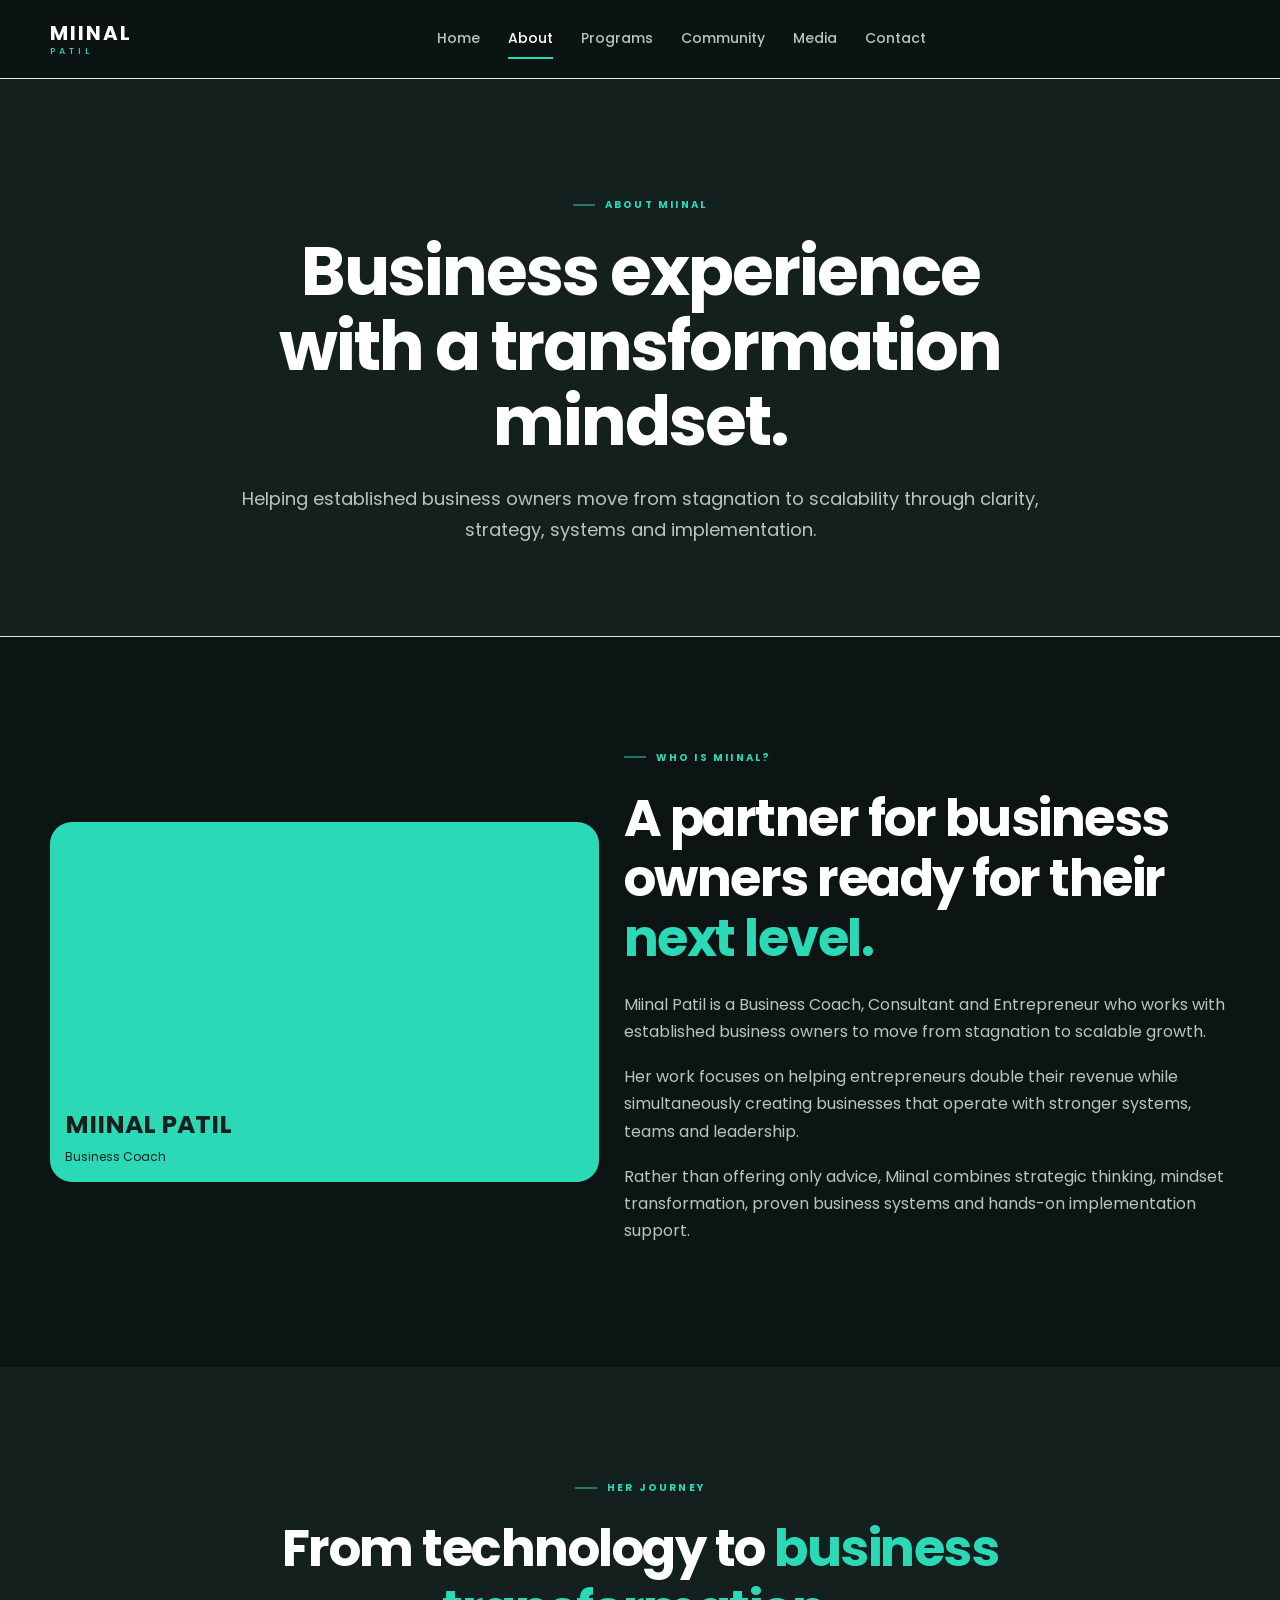
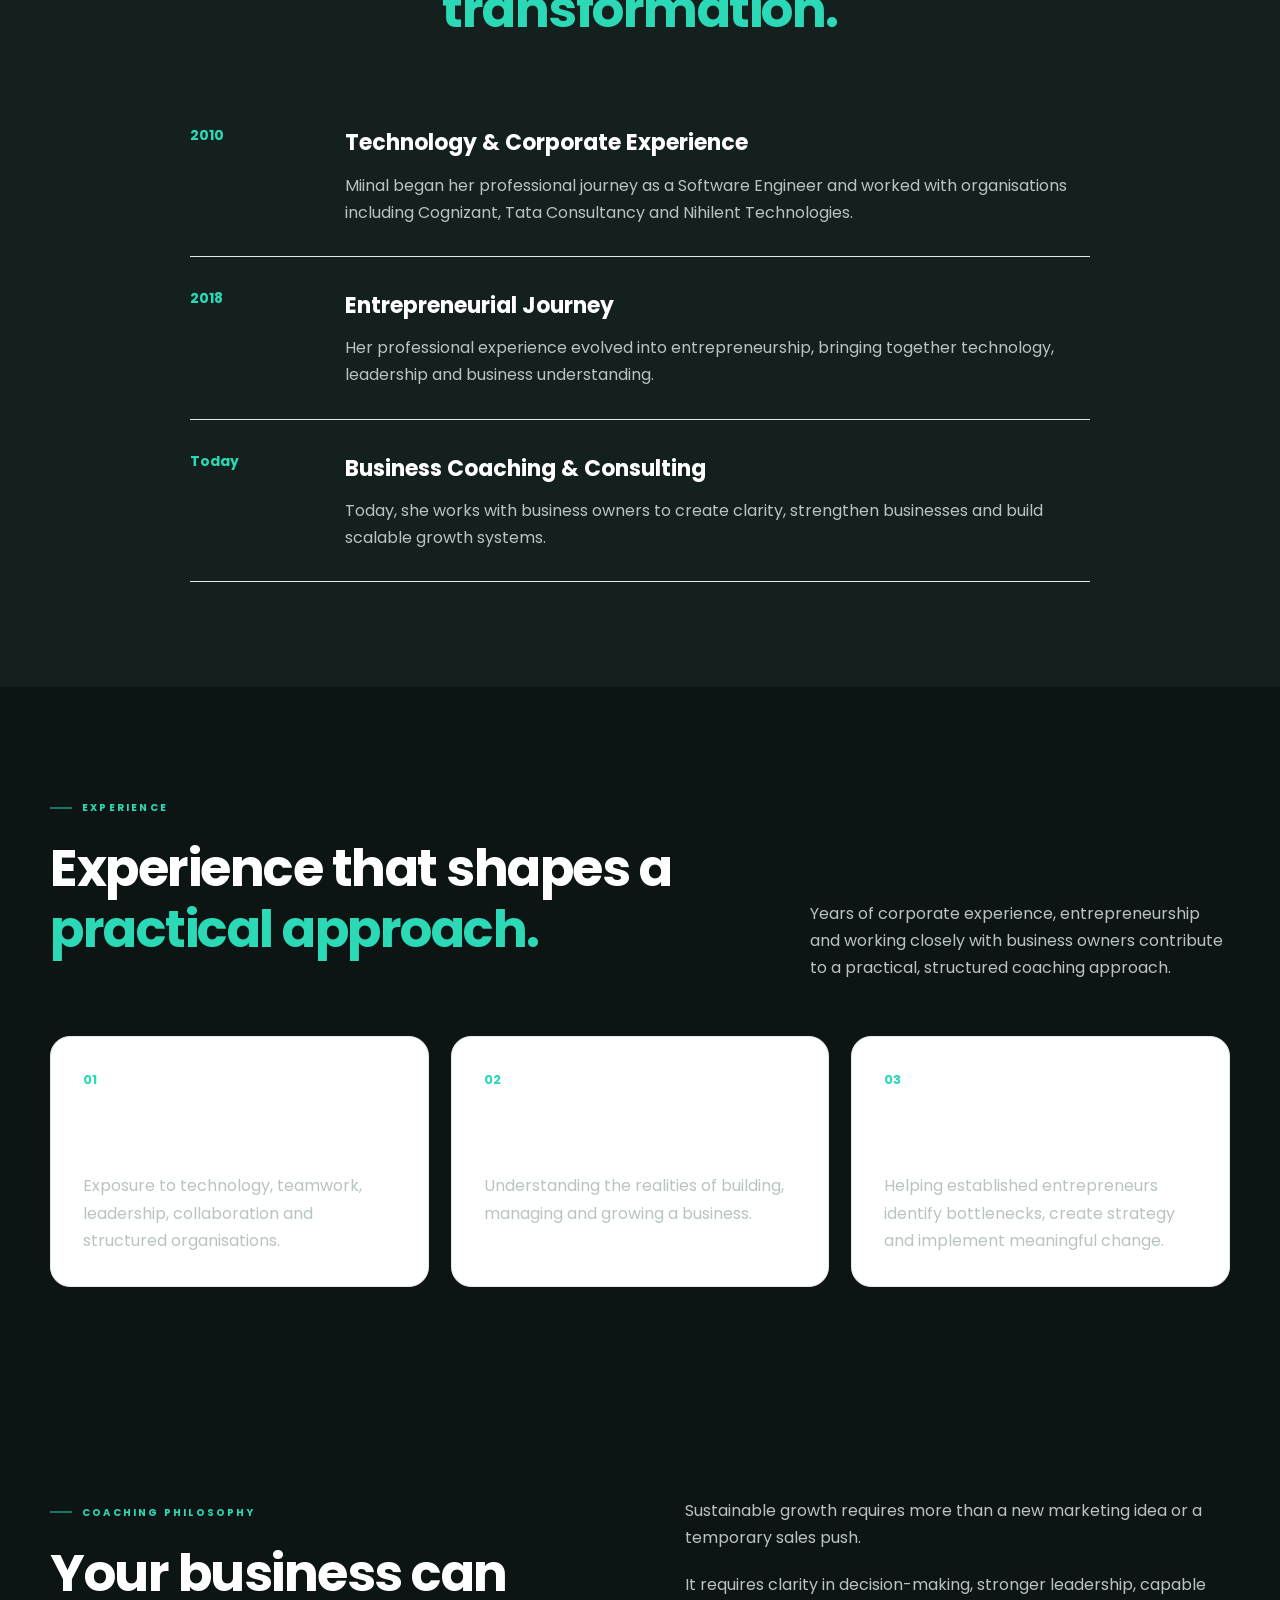
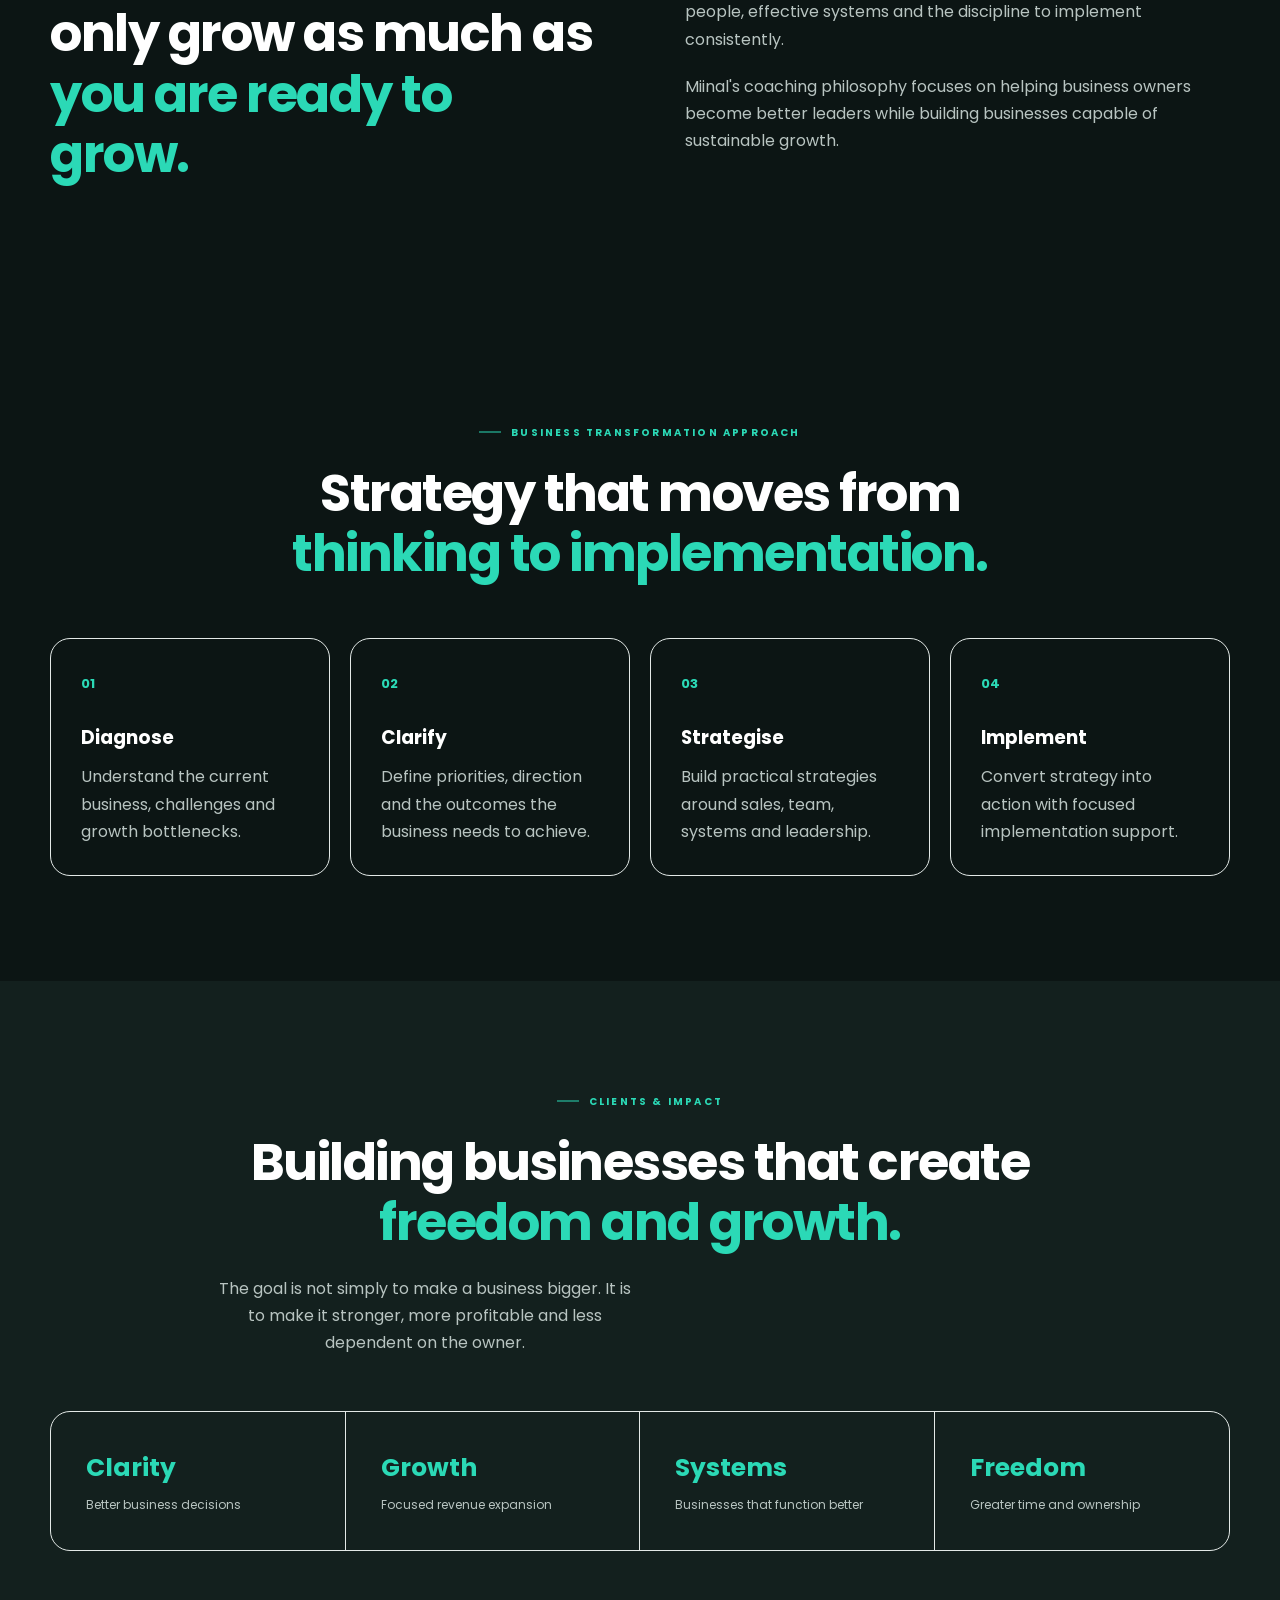
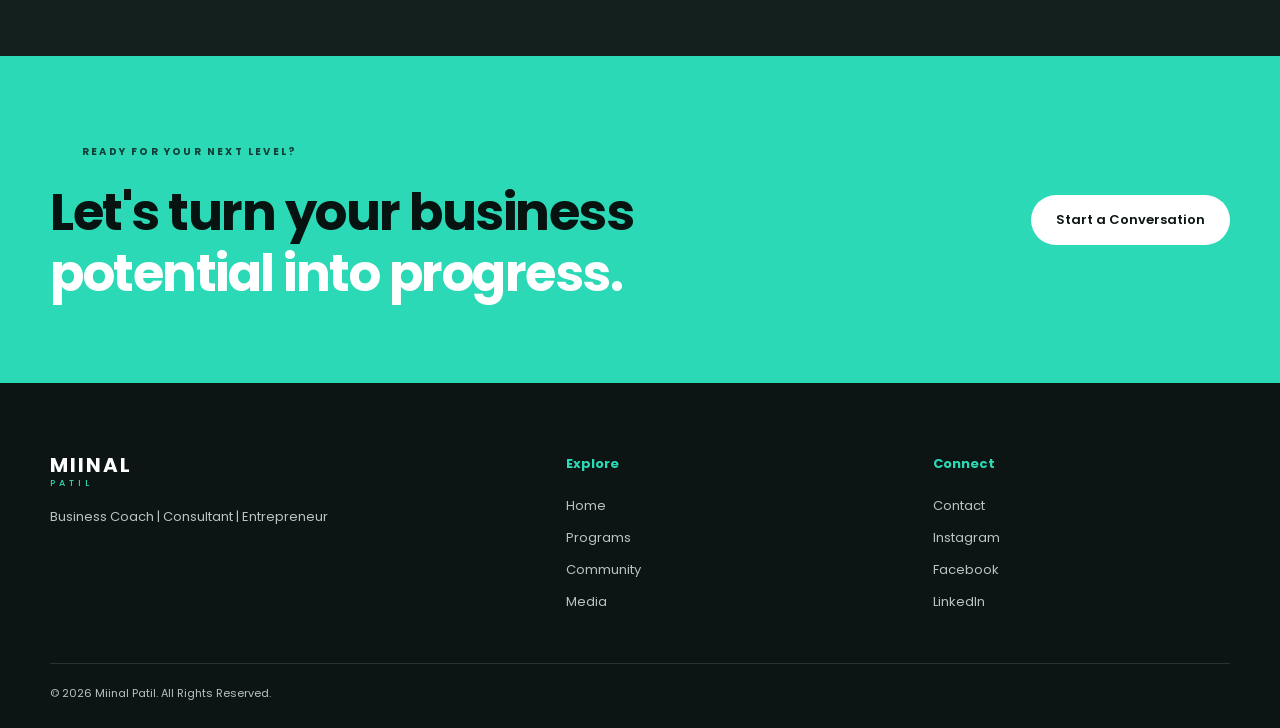
==== about.html @ f57aac1c "Add files via upload" ====
<!DOCTYPE html>
<html lang="en">
<head>

  <meta charset="UTF-8">
  <meta name="viewport" content="width=device-width, initial-scale=1.0">

  <title>About Miinal Patil | Business Coach</title>

  <meta
    name="description"
    content="Learn about Miinal Patil's journey, experience, philosophy and approach to business transformation."
  >

  <link rel="preconnect" href="https://fonts.googleapis.com">
  <link rel="preconnect" href="https://fonts.gstatic.com" crossorigin>

  <link
    href="https://fonts.googleapis.com/css2?family=Poppins:wght@300;400;500;600;700&display=swap"
    rel="stylesheet"
  >

  <link rel="stylesheet" href="style.css">

</head>

<body>

<header class="site-header">

  <div class="container nav-container">

    <a href="index.html" class="logo">
      <span>MIINAL</span>
      <small>PATIL</small>
    </a>

    <nav class="main-nav" id="mainNav">

      <a href="index.html">Home</a>
      <a href="about.html" class="active">About</a>
      <a href="programs.html">Programs</a>
      <a href="community.html">Community</a>
      <a href="media.html">Media</a>
      <a href="index.html#contact">Contact</a>

    </nav>

    <div class="nav-actions">

      <button
        class="menu-toggle"
        id="menuToggle"
        aria-label="Open navigation"
        aria-expanded="false"
      >
        <span></span>
        <span></span>
        <span></span>
      </button>

    </div>

  </div>

</header>


<main>

  <!-- PAGE HERO -->

  <section class="page-hero">

    <div class="container narrow-content center-text">

      <span class="eyebrow">ABOUT MIINAL</span>

      <h1>
        Business experience with a
        <span>transformation mindset.</span>
      </h1>

      <p>
        Helping established business owners move from stagnation
        to scalability through clarity, strategy, systems and
        implementation.
      </p>

    </div>

  </section>


  <!-- WHO IS MIINAL -->

  <section class="section">

    <div class="container split-section">

      <div class="section-image about-placeholder">

        <div>
          <span>MIINAL PATIL</span>
          <small>Business Coach</small>
        </div>

      </div>


      <div class="section-content">

        <span class="eyebrow">WHO IS MIINAL?</span>

        <h2>
          A partner for business owners
          ready for their <span class="accent-text">next level.</span>
        </h2>

        <p>
          Miinal Patil is a Business Coach, Consultant and Entrepreneur
          who works with established business owners to move from
          stagnation to scalable growth.
        </p>

        <p>
          Her work focuses on helping entrepreneurs double their
          revenue while simultaneously creating businesses that
          operate with stronger systems, teams and leadership.
        </p>

        <p>
          Rather than offering only advice, Miinal combines strategic
          thinking, mindset transformation, proven business systems
          and hands-on implementation support.
        </p>

      </div>

    </div>

  </section>


  <!-- JOURNEY -->

  <section class="section soft-section">

    <div class="container">

      <div class="section-heading center-heading">

        <span class="eyebrow">HER JOURNEY</span>

        <h2>
          From technology to
          <span class="accent-text">business transformation.</span>
        </h2>

      </div>


      <div class="timeline">

        <div class="timeline-item">

          <span class="timeline-year">2010</span>

          <div>
            <h3>Technology & Corporate Experience</h3>

            <p>
              Miinal began her professional journey as a Software
              Engineer and worked with organisations including
              Cognizant, Tata Consultancy and Nihilent Technologies.
            </p>
          </div>

        </div>


        <div class="timeline-item">

          <span class="timeline-year">2018</span>

          <div>
            <h3>Entrepreneurial Journey</h3>

            <p>
              Her professional experience evolved into entrepreneurship,
              bringing together technology, leadership and business
              understanding.
            </p>
          </div>

        </div>


        <div class="timeline-item">

          <span class="timeline-year">Today</span>

          <div>
            <h3>Business Coaching & Consulting</h3>

            <p>
              Today, she works with business owners to create clarity,
              strengthen businesses and build scalable growth systems.
            </p>
          </div>

        </div>

      </div>

    </div>

  </section>


  <!-- EXPERIENCE -->

  <section class="section">

    <div class="container">

      <div class="section-heading">

        <div>

          <span class="eyebrow">EXPERIENCE</span>

          <h2>
            Experience that shapes a
            <span class="accent-text">practical approach.</span>
          </h2>

        </div>

        <p>
          Years of corporate experience, entrepreneurship and working
          closely with business owners contribute to a practical,
          structured coaching approach.
        </p>

      </div>


      <div class="card-grid three-grid">

        <div class="feature-card">

          <div class="card-icon">01</div>

          <h3>Corporate Experience</h3>

          <p>
            Exposure to technology, teamwork, leadership,
            collaboration and structured organisations.
          </p>

        </div>


        <div class="feature-card">

          <div class="card-icon">02</div>

          <h3>Entrepreneurship</h3>

          <p>
            Understanding the realities of building, managing
            and growing a business.
          </p>

        </div>


        <div class="feature-card">

          <div class="card-icon">03</div>

          <h3>Business Coaching</h3>

          <p>
            Helping established entrepreneurs identify bottlenecks,
            create strategy and implement meaningful change.
          </p>

        </div>

      </div>

    </div>

  </section>


  <!-- PHILOSOPHY -->

  <section class="section dark-section">

    <div class="container philosophy-grid">

      <div>

        <span class="eyebrow">COACHING PHILOSOPHY</span>

        <h2>
          Your business can only grow
          as much as <span>you are ready to grow.</span>
        </h2>

      </div>

      <div>

        <p>
          Sustainable growth requires more than a new marketing
          idea or a temporary sales push.
        </p>

        <p>
          It requires clarity in decision-making, stronger leadership,
          capable people, effective systems and the discipline to
          implement consistently.
        </p>

        <p>
          Miinal's coaching philosophy focuses on helping business
          owners become better leaders while building businesses
          capable of sustainable growth.
        </p>

      </div>

    </div>

  </section>


  <!-- APPROACH -->

  <section class="section">

    <div class="container">

      <div class="section-heading center-heading">

        <span class="eyebrow">BUSINESS TRANSFORMATION APPROACH</span>

        <h2>
          Strategy that moves from
          <span class="accent-text">thinking to implementation.</span>
        </h2>

      </div>


      <div class="steps-grid">

        <div class="step-card">

          <span>01</span>

          <h3>Diagnose</h3>

          <p>
            Understand the current business, challenges and
            growth bottlenecks.
          </p>

        </div>


        <div class="step-card">

          <span>02</span>

          <h3>Clarify</h3>

          <p>
            Define priorities, direction and the outcomes
            the business needs to achieve.
          </p>

        </div>


        <div class="step-card">

          <span>03</span>

          <h3>Strategise</h3>

          <p>
            Build practical strategies around sales, team,
            systems and leadership.
          </p>

        </div>


        <div class="step-card">

          <span>04</span>

          <h3>Implement</h3>

          <p>
            Convert strategy into action with focused
            implementation support.
          </p>

        </div>

      </div>

    </div>

  </section>


  <!-- IMPACT -->

  <section class="section soft-section">

    <div class="container">

      <div class="section-heading center-heading">

        <span class="eyebrow">CLIENTS & IMPACT</span>

        <h2>
          Building businesses that create
          <span class="accent-text">freedom and growth.</span>
        </h2>

        <p>
          The goal is not simply to make a business bigger.
          It is to make it stronger, more profitable and less
          dependent on the owner.
        </p>

      </div>


      <div class="impact-grid">

        <div>
          <strong>Clarity</strong>
          <span>Better business decisions</span>
        </div>

        <div>
          <strong>Growth</strong>
          <span>Focused revenue expansion</span>
        </div>

        <div>
          <strong>Systems</strong>
          <span>Businesses that function better</span>
        </div>

        <div>
          <strong>Freedom</strong>
          <span>Greater time and ownership</span>
        </div>

      </div>

    </div>

  </section>


  <!-- CTA -->

  <section class="section community-cta">

    <div class="container cta-box">

      <div>

        <span class="eyebrow">READY FOR YOUR NEXT LEVEL?</span>

        <h2>
          Let's turn your business
          <span>potential into progress.</span>
        </h2>

      </div>

      <a href="index.html#contact" class="btn btn-light">
        Start a Conversation
      </a>

    </div>

  </section>

</main>


<footer class="site-footer">

  <div class="container footer-grid">

    <div class="footer-brand">

      <a href="index.html" class="logo">
        <span>MIINAL</span>
        <small>PATIL</small>
      </a>

      <p>Business Coach | Consultant | Entrepreneur</p>

    </div>


    <div class="footer-links">

      <h4>Explore</h4>

      <a href="index.html">Home</a>
      <a href="programs.html">Programs</a>
      <a href="community.html">Community</a>
      <a href="media.html">Media</a>

    </div>


    <div class="footer-links">

      <h4>Connect</h4>

      <a href="index.html#contact">Contact</a>
      <a href="#">Instagram</a>
      <a href="#">Facebook</a>
      <a href="#">LinkedIn</a>

    </div>

  </div>


  <div class="container footer-bottom">

    <p>© 2026 Miinal Patil. All Rights Reserved.</p>

  </div>

</footer>


<button id="backToTop" class="back-to-top" aria-label="Back to top">
  ↑
</button>


<script src="script.js"></script>

</body>
</html>
---- style.css ----
/* ========================================
   MIINAL PATIL WEBSITE
   PREMIUM BUSINESS COACH DESIGN
   PRIMARY ACCENT: #2BD9B6
======================================== */

/* ========================================
   ROOT VARIABLES
======================================== */

:root {
  --accent: #2BD9B6;
  --accent-dark: #1dbb9b;
  --bg: #0c1514;
  --bg-soft: #13201e;
  --text: #ffffff;
  --text-soft: #b8c4c1;
  --border: #e3e9e7;
  --card: #ffffff;
  --dark-bg: #0c1514;
  --dark-card: #13201e;
  --dark-text: #ffffff;
  --dark-soft: #b8c4c1;
  --shadow: 0 15px 45px rgba(0, 0, 0, 0.07);
  --radius: 20px;
  --container: 1180px;
}

/* ========================================
   DARK MODE
======================================== */

html.dark {
  --bg: #0b1110;
  --bg-soft: #101917;
  --text: #ffffff;
  --text-soft: #b5c0bd;
  --border: #26322f;
  --card: #121c1a;
  --shadow: 0 15px 45px rgba(0, 0, 0, 0.25);
}

/* ========================================
   RESET
======================================== */

* {
  margin: 0;
  padding: 0;
  box-sizing: border-box;
}

html {
  scroll-behavior: smooth;
}

body {
  font-family: "Poppins", sans-serif;
  background: var(--bg);
  color: var(--text);
  line-height: 1.7;
  transition:
    background 0.3s ease,
    color 0.3s ease;
}

img {
  max-width: 100%;
  display: block;
}

a {
  color: inherit;
  text-decoration: none;
}

button,
input,
textarea,
select {
  font-family: inherit;
}

/* ========================================
   CONTAINER
======================================== */

.container {
  width: min(
    calc(100% - 40px),
    var(--container)
  );
  margin: 0 auto;
}

.narrow-content {
  max-width: 820px;
  margin-left: auto;
  margin-right: auto;
}

/* ========================================
   HEADER
======================================== */

.site-header {
  position: sticky;
  top: 0;
  z-index: 1000;
  background: color-mix(
    in srgb,
    var(--bg) 94%,
    transparent
  );
  backdrop-filter: blur(18px);
  border-bottom: 1px solid var(--border);
}

.nav-container {
  min-height: 78px;
  display: flex;
  align-items: center;
  justify-content: space-between;
  gap: 30px;
}

/* LOGO */

.logo {
  display: inline-flex;
  flex-direction: column;
  line-height: 1;
  letter-spacing: 2px;
}

.logo span {
  font-size: 20px;
  font-weight: 700;
}

.logo small {
  margin-top: 4px;
  font-size: 9px;
  font-weight: 500;
  letter-spacing: 4px;
  color: var(--accent);
}

/* NAV */

.main-nav {
  display: flex;
  align-items: center;
  gap: 28px;
}

.main-nav a {
  position: relative;
  padding: 8px 0;
  font-size: 14px;
  font-weight: 500;
  color: var(--text-soft);
  transition: color 0.25s ease;
}

.main-nav a:hover,
.main-nav a.active {
  color: var(--text);
}

.main-nav a::after {
  content: "";
  position: absolute;
  left: 0;
  bottom: 0;
  width: 0;
  height: 2px;
  background: var(--accent);
  transition: width 0.25s ease;
}

.main-nav a:hover::after,
.main-nav a.active::after {
  width: 100%;
}

/* NAV ACTIONS */

.nav-actions {
  display: flex;
  align-items: center;
  gap: 12px;
}

/* THEME TOGGLE */

.theme-toggle {
  width: 42px;
  height: 42px;
  border-radius: 50%;
  border: 1px solid var(--border);
  background: var(--card);
  color: var(--text);
  cursor: pointer;
  font-size: 20px;
  display: grid;
  place-items: center;
  transition: all 0.25s ease;
}

.theme-toggle:hover {
  border-color: var(--accent);
  color: var(--accent);
  transform: translateY(-2px);
}

/* MOBILE MENU BUTTON */

.menu-toggle {
  display: none;
  width: 42px;
  height: 42px;
  border: 1px solid var(--border);
  border-radius: 10px;
  background: var(--card);
  cursor: pointer;
  padding: 9px;
}

.menu-toggle span {
  display: block;
  width: 100%;
  height: 2px;
  background: var(--text);
  margin: 5px 0;
}

/* ========================================
   HERO
======================================== */

.hero {
  padding: 90px 0 80px;
}

.home-hero {
  min-height: 720px;
  display: flex;
  align-items: center;
  overflow: hidden;
}

/* HERO GRID */

.hero-grid {
  display: grid;
  grid-template-columns:
    minmax(0, 1fr)
    minmax(420px, 0.82fr);
  gap: 70px;
  align-items: center;
}

/* HERO CONTENT */

.hero-content {
  position: relative;
  z-index: 2;
}

/* EYEBROW */

.eyebrow {
  position: relative;
  display: inline-flex;
  align-items: center;
  gap: 10px;
  margin-bottom: 22px;
  padding-left: 32px;
  font-size: 10px;
  font-weight: 700;
  letter-spacing: 2.2px;
  color: var(--accent);
}

.eyebrow::before {
  content: "";
  position: absolute;
  left: 0;
  top: 50%;
  width: 22px;
  height: 1px;
  background: var(--accent);
  transform: translateY(-50%);
}

/* HEADING */

.hero h1 {
  max-width: 600px;
  margin-bottom: 28px;
  font-size: clamp(38px, 4.4vw, 64px);
  line-height: 1.02;
  letter-spacing: -3px;
  font-weight: 600;
}

.hero h1 span {
  display: block;
  color: var(--accent);
  font-weight: 500;
  font-style: italic;
}

/* DESCRIPTION */

.hero-text {
  max-width: 570px;
  margin-bottom: 34px;
  font-size: 16px;
  line-height: 1.8;
  color: var(--text-soft);
}

/* HERO ACTIONS */

.hero-actions {
  display: flex;
  align-items: center;
  flex-wrap: wrap;
  gap: 14px;
  margin-bottom: 42px;
}

/* HERO STATS */

.hero-stats {
  display: grid;
  grid-template-columns: repeat(3, 1fr);
  max-width: 650px;
  border-top: 1px solid var(--border);
  padding-top: 22px;
}

.hero-stat {
  display: flex;
  flex-direction: column;
  padding-right: 20px;
  border-right: 1px solid var(--border);
}

.hero-stat:not(:first-child) {
  padding-left: 25px;
}

.hero-stat:last-child {
  border-right: none;
}

.hero-stat strong {
  font-size: 25px;
  line-height: 1.2;
  color: var(--text);
  letter-spacing: -0.5px;
}

.hero-stat span {
  margin-top: 5px;
  font-size: 10px;
  line-height: 1.4;
  color: var(--text-soft);
  letter-spacing: 0.3px;
}

/* HERO VISUAL */

.hero-visual {
  position: relative;
  display: flex;
  justify-content: center;
  align-items: center;
}

/* IMAGE FRAME */

.hero-card {
  position: relative;
  width: min(100%, 500px);
  aspect-ratio: 0.86;
  padding: 10px;
  border-radius: 30px;
  background:
    linear-gradient(
      145deg,
      rgba(43, 217, 182, 0.65),
      rgba(43, 217, 182, 0.08)
    );
  box-shadow:
    0 30px 70px
    rgba(0, 0, 0, 0.30);
}

/* IMAGE */

.hero-image-placeholder {
  position: relative;
  width: 100%;
  height: 100%;
  overflow: hidden;
  border-radius: 23px;
  background:
    linear-gradient(
      145deg,
      #172522,
      #0d1514
    );
}

.hero-image-placeholder img {
  width: 100%;
  height: 100%;
  object-fit: cover;
  object-position: center top;
  transition: transform 0.6s ease;
}

.hero-card:hover
.hero-image-placeholder img {
  transform: scale(1.025);
}

/* FLOATING GROWTH CARD */

.hero-growth-card {
  position: absolute;
  left: -45px;
  bottom: 45px;
  min-width: 175px;
  padding: 18px 20px;
  background: var(--card);
  border: 1px solid var(--border);
  border-radius: 17px;
  box-shadow:
    0 18px 45px
    rgba(0, 0, 0, 0.25);
  display: flex;
  flex-direction: column;
  z-index: 3;
}

.growth-label {
  margin-bottom: 5px;
  font-size: 9px;
  font-weight: 700;
  letter-spacing: 1.3px;
  color: var(--text-soft);
}

.hero-growth-card strong {
  font-size: 27px;
  line-height: 1.2;
  letter-spacing: -1px;
  color: var(--accent);
}

.growth-text {
  margin-top: 2px;
  font-size: 10px;
  color: var(--text-soft);
}

/* ========================================
   PAGE HERO
======================================== */

.page-hero {
  padding: 110px 0 90px;
  background: var(--bg-soft);
  border-bottom: 1px solid var(--border);
}

.page-hero h1 {
  font-size: clamp(42px, 6vw, 68px);
  line-height: 1.1;
  letter-spacing: -2px;
  margin-bottom: 25px;
}

.page-hero p {
  font-size: 18px;
  color: var(--text-soft);
}

/* ========================================
   SECTIONS
======================================== */

.section {
  padding: 105px 0;
}

.soft-section {
  background: var(--bg-soft);
}

.section-heading {
  display: flex;
  align-items: flex-end;
  justify-content: space-between;
  gap: 50px;
  margin-bottom: 55px;
}

.section-heading > div {
  max-width: 720px;
}

.section-heading > p {
  max-width: 420px;
  color: var(--text-soft);
}

.center-heading {
  display: block;
  text-align: center;
  max-width: 850px;
  margin-left: auto;
  margin-right: auto;
}

.section h2 {
  font-size: clamp(34px, 4vw, 52px);
  line-height: 1.18;
  letter-spacing: -1.5px;
  margin-bottom: 22px;
}

.section p {
  color: var(--text-soft);
}

.center-text {
  text-align: center;
}

.intro-section {
  padding-top: 80px;
  padding-bottom: 80px;
}

.intro-section p {
  font-size: 18px;
}

/* ========================================
   BUTTONS
======================================== */

.btn {
  display: inline-flex;
  align-items: center;
  justify-content: center;
  min-height: 50px;
  padding: 0 24px;
  border-radius: 999px;
  border: 1px solid transparent;
  font-size: 13px;
  font-weight: 600;
  cursor: pointer;
  transition:
    transform 0.25s ease,
    box-shadow 0.25s ease,
    background 0.25s ease;
}

.btn:hover {
  transform: translateY(-2px);
}

.btn-primary {
  background: var(--accent);
  color: #071311;
  box-shadow:
    0 10px 25px
    rgba(43, 217, 182, 0.18);
}

.btn-primary:hover {
  background: var(--accent-dark);
}

.btn-secondary {
  background: transparent;
  border-color: var(--border);
  color: var(--text);
}

.btn-secondary:hover {
  border-color: var(--accent);
}

.btn-light {
  background: #ffffff;
  color: #0b1513;
}

.center-button {
  text-align: center;
  margin-top: 45px;
}

/* ========================================
   CARDS
======================================== */

.card-grid {
  display: grid;
  grid-template-columns: repeat(2, 1fr);
  gap: 22px;
}

.four-grid {
  grid-template-columns: repeat(4, 1fr);
}

.three-grid {
  grid-template-columns: repeat(3, 1fr);
}

.feature-card,
.program-card,
.testimonial-card,
.event-card {
  background: var(--card);
  border: 1px solid var(--border);
  border-radius: var(--radius);
  padding: 32px;
  transition:
    transform 0.25s ease,
    box-shadow 0.25s ease,
    border-color 0.25s ease;
}

.feature-card:hover,
.program-card:hover,
.testimonial-card:hover,
.event-card:hover {
  transform: translateY(-5px);
  box-shadow: var(--shadow);
  border-color:
    rgba(43, 217, 182, 0.45);
}

.feature-card h3,
.program-card h3,
.event-card h3 {
  font-size: 20px;
  margin-bottom: 12px;
}

.card-number,
.card-icon {
  color: var(--accent);
  font-size: 13px;
  font-weight: 700;
  margin-bottom: 35px;
}

.accent-text {
  color: var(--accent);
}

/* ========================================
   ABOUT / SPLIT SECTIONS
======================================== */

.split-section {
  display: grid;
  grid-template-columns: 0.95fr 1.05fr;
  gap: 25px;
  align-items: center;
}

.section-image {
  min-height: 360px;
  border-radius: 30px;
}

.about-placeholder > div {
  width: 100%;
  min-height: 360px;
  border-radius: 22px;
  background: #2BD9B6;
  display: flex;
  flex-direction: column;
  justify-content: flex-end;
  padding: 15px;
  color: #17201f;
}

.about-placeholder span {
  font-size: 25px;
  font-weight: 700;
}

.about-placeholder small {
  font-size: 12px;
}

.section-content p {
  margin-bottom: 18px;
}

.text-link {
  display: inline-block;
  margin-top: 15px;
  color: var(--text);
  font-size: 13px;
  font-weight: 600;
  border-bottom: 1px solid var(--accent);
  padding-bottom: 3px;
}

/* ========================================
   PROGRAM CARDS
======================================== */

.program-card {
  min-height: 300px;
}

.featured-program {
  border-color: var(--accent);
  background:
    linear-gradient(
      145deg,
      var(--card),
      rgba(43, 217, 182, 0.06)
    );
}

.program-tag {
  display: inline-block;
  margin-bottom: 18px;
  font-size: 10px;
  font-weight: 700;
  letter-spacing: 1.7px;
  color: var(--accent);
}

.program-card h3 {
  font-size: 25px;
  margin-bottom: 16px;
}

.card-link {
  display: inline-block;
  margin-top: 25px;
  color: var(--accent);
  font-size: 13px;
  font-weight: 600;
}

/* ========================================
   TRANSFORMATION
======================================== */

.transformation-grid {
  display: grid;
  grid-template-columns: 1fr auto 1fr;
  gap: 25px;
  align-items: center;
}

.transformation-card {
  padding: 40px;
  border: 1px solid var(--border);
  border-radius: var(--radius);
  background: var(--card);
}

.transformation-card span {
  font-size: 10px;
  letter-spacing: 2px;
  color: var(--text-soft);
}

.transformation-card h3 {
  font-size: 25px;
  margin: 12px 0;
}

.highlight-card {
  border-color: var(--accent);
}

.highlight-card span {
  color: var(--accent);
}

.transformation-arrow {
  font-size: 35px;
  color: var(--accent);
}

/* ========================================
   TESTIMONIALS
======================================== */

.testimonial-grid {
  display: grid;
  grid-template-columns: repeat(3, 1fr);
  gap: 22px;
}

.quote-mark {
  color: var(--accent);
  font-size: 50px;
  line-height: 1;
  margin-bottom: 15px;
}

.testimonial-card p {
  font-size: 15px;
  margin-bottom: 25px;
}

.testimonial-card strong {
  display: block;
  font-size: 13px;
}

.testimonial-card span {
  font-size: 11px;
  color: var(--text-soft);
}

/* ========================================
   FORM SUCCESS DIALOG
======================================== */

.success-dialog-overlay {
  position: fixed;
  inset: 0;
  z-index: 9999;
  display: flex;
  align-items: center;
  justify-content: center;
  padding: 20px;
  background: rgba(0, 0, 0, 0.55);
  backdrop-filter: blur(6px);
}

.success-dialog-overlay[hidden] {
  display: none;
}

.success-dialog {
  position: relative;
  width: 100%;
  max-width: 440px;
  padding: 40px 32px;
  text-align: center;
  background: var(--card);
  color: var(--text);
  border: 1px solid var(--border);
  border-radius: 20px;
  box-shadow: 0 20px 60px rgba(0, 0, 0, 0.2);
  animation: successDialogIn 0.25s ease;
}

.success-dialog-icon {
  width: 64px;
  height: 64px;
  margin: 0 auto 20px;
  display: flex;
  align-items: center;
  justify-content: center;
  border-radius: 50%;
  background: #2BD9B6;
  color: #ffffff;
  font-size: 32px;
  font-weight: 700;
}

.success-dialog h3 {
  margin: 0 0 12px;
  font-size: 28px;
}

.success-dialog p {
  margin: 0 auto 28px;
  max-width: 340px;
  line-height: 1.6;
}

.success-dialog-close {
  position: absolute;
  top: 14px;
  right: 16px;
  width: 36px;
  height: 36px;
  border: none;
  background: transparent;
  font-size: 28px;
  line-height: 1;
  cursor: pointer;
  color: inherit;
}

.success-dialog-close:hover {
  opacity: 0.7;
}

@keyframes successDialogIn {
  from {
    opacity: 0;
    transform: translateY(10px) scale(0.97);
  }

  to {
    opacity: 1;
    transform: translateY(0) scale(1);
  }
}

/* ========================================
   MEDIA
======================================== */

.media-grid {
  display: grid;
  grid-template-columns: repeat(3, 1fr);
  gap: 22px;
}

.media-card {
  overflow: hidden;
  border: 1px solid var(--border);
  border-radius: var(--radius);
  background: var(--card);
}

.media-placeholder {
  min-height: 230px;
  background:
    linear-gradient(
      135deg,
      #c9f8ee,
      var(--accent)
    );
  color: #10201d;
  display: grid;
  place-items: center;
  font-size: 18px;
  font-weight: 700;
  letter-spacing: 2px;
}

.media-content {
  padding: 28px;
}

.media-content > span {
  color: var(--accent);
  font-size: 10px;
  font-weight: 700;
  letter-spacing: 1.5px;
}

.media-content h3 {
  margin: 10px 0;
  font-size: 20px;
}

.media-placeholder.podcast {
  position: relative;
  width: 100%;
  aspect-ratio: 16 / 9;
  min-height: 0;
  overflow: hidden;
}

.media-placeholder.podcast iframe {
  position: absolute;
  inset: 0;
  width: 100%;
  height: 100%;
  border: 0;
}

/* ========================================
   PODCAST HORIZONTAL SLIDER
======================================== */

.media-slider {
  position: relative;
  width: 100%;
}

/* Horizontal scrolling track */
.media-grid.podcast-slider {
  display: flex !important;
  flex-direction: row !important;
  flex-wrap: nowrap !important;

  width: 100%;
  gap: 24px;

  overflow-x: auto;
  overflow-y: hidden;

  padding: 0 5px 20px;

  scroll-behavior: smooth;
  scroll-snap-type: x mandatory;

  scrollbar-width: none;
}

.media-grid.podcast-slider::-webkit-scrollbar {
  display: none;
}

/* Podcast cards */
.media-grid.podcast-slider .media-card {
  flex: 0 0 calc((100% - 48px) / 3) !important;

  width: calc((100% - 48px) / 3) !important;
  min-width: calc((100% - 48px) / 3) !important;
  max-width: calc((100% - 48px) / 3) !important;

  scroll-snap-align: start;

  overflow: hidden;
}


/* ========================================
   PODCAST ARROWS
======================================== */

.media-slider .media-arrow {
  position: absolute;
  top: 42%;
  z-index: 20;

  width: 48px;
  height: 48px;

  display: flex;
  align-items: center;
  justify-content: center;

  border: none;
  border-radius: 50%;

  background: var(--accent);
  color: #071311;

  font-size: 30px;
  font-weight: 400;
  line-height: 1;

  cursor: pointer;

  box-shadow: 0 8px 25px rgba(0, 0, 0, 0.18);

  transform: translateY(-50%);

  transition:
    background 0.2s ease,
    transform 0.2s ease,
    box-shadow 0.2s ease;
}

.media-slider .media-arrow:hover {
  background: var(--accent-dark);

  transform: translateY(-50%) scale(1.08);

  box-shadow:
    0 10px 30px rgba(43, 217, 182, 0.25);
}

.media-slider .media-arrow-left {
  left: -24px;
}

.media-slider .media-arrow-right {
  right: -24px;
}


/* ========================================
   PODCAST TABLET
   2 CARDS VISIBLE
======================================== */

@media (max-width: 1000px) {

  .media-grid.podcast-slider .media-card {
    flex: 0 0 calc((100% - 24px) / 2) !important;

    width: calc((100% - 24px) / 2) !important;
    min-width: calc((100% - 24px) / 2) !important;
    max-width: calc((100% - 24px) / 2) !important;
  }

  .media-slider .media-arrow-left {
    left: -16px;
  }

  .media-slider .media-arrow-right {
    right: -16px;
  }
}


/* ========================================
   PODCAST MOBILE
   1 CARD + PARTIAL NEXT CARD
======================================== */

@media (max-width: 760px) {

  .media-grid.podcast-slider {
    gap: 18px;
  }

  .media-grid.podcast-slider .media-card {
    flex: 0 0 85% !important;

    width: 85% !important;
    min-width: 85% !important;
    max-width: 85% !important;
  }

  .media-slider .media-arrow {
    width: 40px;
    height: 40px;

    font-size: 26px;
  }

  .media-slider .media-arrow-left {
    left: 4px;
  }

  .media-slider .media-arrow-right {
    right: 4px;
  }
}
/* ========================================
   DARK SECTION
======================================== */

.dark-section {
  background: var(--dark-bg);
  color: var(--dark-text);
}

.dark-section p {
  color: var(--dark-soft);
}

.dark-section h2 {
  color: white;
}

.dark-section h2 span {
  color: var(--accent);
}

.dark-lead {
  max-width: 700px;
  margin: 0 auto 30px;
  font-size: 17px;
}

/* ========================================
   COMMUNITY CTA
======================================== */

.community-cta {
  padding: 80px 0;
  background: var(--accent);
  color: #071311;
}

.cta-box {
  display: flex;
  align-items: center;
  justify-content: space-between;
  gap: 40px;
}

.community-cta .eyebrow {
  color: #123d34;
}

.community-cta h2 {
  max-width: 800px;
  margin-bottom: 0;
}

.community-cta h2 span {
  color: #ffffff;
}

/* ========================================
   CONTACT
======================================== */

.contact-grid {
  display: grid;
  grid-template-columns: 0.9fr 1.1fr;
  gap: 80px;
  align-items: start;
}

.contact-details {
  display: flex;
  gap: 50px;
  margin-top: 40px;
}

.contact-details div {
  display: flex;
  flex-direction: column;
}

.contact-details span {
  font-size: 11px;
  color: var(--text-soft);
}

.contact-details strong {
  margin-top: 5px;
}

/* FORM */

.contact-form {
  padding: 35px;
  background: var(--card);
  border: 1px solid var(--border);
  border-radius: var(--radius);
  box-shadow: var(--shadow);
}

.form-row {
  display: grid;
  grid-template-columns: repeat(2, 1fr);
  gap: 18px;
}

.form-group {
  margin-bottom: 20px;
}

.form-group label {
  display: block;
  margin-bottom: 8px;
  font-size: 12px;
  font-weight: 600;
}

.form-group input,
.form-group textarea,
.form-group select {
  width: 100%;
  border: 1px solid var(--border);
  border-radius: 10px;
  background: var(--bg);
  color: var(--text);
  padding: 13px 15px;
  outline: none;
  font-size: 13px;
  transition: border-color 0.2s ease;
}

.form-group textarea {
  resize: vertical;
}

.form-group input:focus,
.form-group textarea:focus,
.form-group select:focus {
  border-color: var(--accent);
}

.form-group .field-error {
  margin-top: 6px;
  color: #ff6b6b;
  font-size: 11px;
}

.form-group input.input-error,
.form-group textarea.input-error,
.form-group select.input-error {
  border-color: #ff6b6b;
}

.form-note {
  margin-top: 15px;
  font-size: 12px;
  color: var(--accent) !important;
}

/* ========================================
   TIMELINE
======================================== */

.timeline {
  max-width: 900px;
  margin: 0 auto;
}

.timeline-item {
  display: grid;
  grid-template-columns: 120px 1fr;
  gap: 35px;
  padding: 30px 0;
  border-bottom: 1px solid var(--border);
}

.timeline-year {
  color: var(--accent);
  font-size: 14px;
  font-weight: 700;
}

.timeline-item h3 {
  font-size: 22px;
  margin-bottom: 10px;
}

/* ========================================
   PHILOSOPHY
======================================== */

.philosophy-grid {
  display: grid;
  grid-template-columns: 1fr 1fr;
  gap: 90px;
}

.philosophy-grid h2 {
  font-size: clamp(35px, 4vw, 55px);
}

.philosophy-grid p {
  margin-bottom: 20px;
}

/* ========================================
   STEPS
======================================== */

.steps-grid {
  display: grid;
  grid-template-columns: repeat(4, 1fr);
  gap: 20px;
}

.step-card {
  padding: 30px;
  border: 1px solid var(--border);
  border-radius: var(--radius);
}

.step-card > span {
  color: var(--accent);
  font-size: 13px;
  font-weight: 700;
}

.step-card h3 {
  margin: 25px 0 10px;
}

/* ========================================
   IMPACT
======================================== */

.impact-grid {
  display: grid;
  grid-template-columns: repeat(4, 1fr);
  border: 1px solid var(--border);
  border-radius: var(--radius);
  overflow: hidden;
}

.impact-grid div {
  padding: 35px;
  border-right: 1px solid var(--border);
}

.impact-grid div:last-child {
  border-right: none;
}

.impact-grid strong {
  display: block;
  color: var(--accent);
  font-size: 25px;
}

.impact-grid span {
  display: block;
  margin-top: 5px;
  color: var(--text-soft);
  font-size: 12px;
}

/* ========================================
   PROGRAM DETAILS
======================================== */

.program-detail {
  display: grid;
  grid-template-columns: 1fr 300px;
  gap: 60px;
  padding: 60px;
  border: 1px solid var(--accent);
  border-radius: 30px;
  background: var(--card);
}

.program-detail h2 {
  font-size: clamp(35px, 5vw, 58px);
  line-height: 1.1;
  margin-bottom: 25px;
}

.program-detail .lead {
  font-size: 18px;
  margin-bottom: 20px;
}

.program-detail-side {
  display: flex;
  flex-direction: column;
  gap: 15px;
}

.detail-item {
  padding: 20px;
  border: 1px solid var(--border);
  border-radius: 15px;
}

.detail-item span {
  display: block;
  color: var(--text-soft);
  font-size: 11px;
}

.detail-item strong {
  display: block;
  margin-top: 5px;
}

/* PROGRAM LIST */

.program-list {
  display: flex;
  flex-direction: column;
  gap: 20px;
}

.program-detail-card {
  display: grid;
  grid-template-columns: 80px 1fr;
  gap: 30px;
  padding: 40px;
  background: var(--card);
  border: 1px solid var(--border);
  border-radius: var(--radius);
}

.program-detail-card:hover {
  border-color:
    rgba(43, 217, 182, 0.5);
}

.program-index {
  font-size: 28px;
  font-weight: 700;
  color: var(--accent);
}

.program-detail-card h3 {
  font-size: 28px;
  margin-bottom: 12px;
}

.check-list {
  list-style: none;
  margin: 25px 0;
  display: grid;
  grid-template-columns: repeat(2, 1fr);
  gap: 10px;
}

.check-list li {
  font-size: 13px;
  color: var(--text-soft);
}

.check-list li::before {
  content: "✓";
  color: var(--accent);
  font-weight: 700;
  margin-right: 8px;
}

.program-meta {
  display: flex;
  gap: 10px;
  flex-wrap: wrap;
}

.program-meta span {
  padding: 7px 13px;
  border: 1px solid var(--border);
  border-radius: 999px;
  font-size: 11px;
}

/* ========================================
   COMMUNITY
======================================== */

.community-visual {
  min-height: 500px;
  border-radius: 30px;
  padding: 20px;
  background:
    linear-gradient(
      145deg,
      var(--accent),
      #c9f8ee
    );
}

.community-quote {
  height: 100%;
  min-height: 460px;
  border-radius: 23px;
  background: #13201e;
  color: white;
  display: flex;
  flex-direction: column;
  justify-content: center;
  align-items: center;
  gap: 8px;
  text-align: center;
}

.community-quote span {
  color: var(--accent);
  font-size: 11px;
  letter-spacing: 2px;
}

.community-quote strong {
  font-size: 38px;
}

.community-gallery {
  display: grid;
  grid-template-columns: repeat(3, 1fr);
  grid-auto-rows: 220px;
  gap: 18px;
}

.gallery-placeholder {
  border-radius: 20px;
  background:
    linear-gradient(
      135deg,
      #d9eee9,
      var(--accent)
    );
  display: grid;
  place-items: center;
  color: #11221e;
  font-weight: 700;
  letter-spacing: 1px;
}

.gallery-placeholder.large {
  grid-row: span 2;
}

/* ========================================
   MEDIA PAGE
======================================== */

.video-grid {
  display: grid;
  grid-template-columns: repeat(3, 1fr);
  gap: 22px;
}

.video-card {
  overflow: hidden;
  border: 1px solid var(--border);
  border-radius: var(--radius);
  background: var(--card);
}

.video-thumbnail {
  min-height: 230px;
  background:
    linear-gradient(
      135deg,
      #c9f8ee,
      var(--accent)
    );
  display: grid;
  place-items: center;
}

.play-button {
  width: 58px;
  height: 58px;
  display: grid;
  place-items: center;
  border-radius: 50%;
  background: white;
  color: #10201d;
  box-shadow: var(--shadow);
}

.video-info {
  padding: 25px;
}

.video-info span {
  color: var(--accent);
  font-size: 10px;
  font-weight: 700;
  letter-spacing: 1.5px;
}

.video-info h3 {
  margin-top: 10px;
  font-size: 18px;
}

.event-grid {
  display: grid;
  grid-template-columns: repeat(5, 1fr);
  gap: 15px;
}

.event-card {
  min-height: 240px;
}

/* ========================================
   FOOTER
======================================== */

.site-footer {
  padding: 70px 0 25px;
  background: var(--dark-bg);
  color: white;
}

.site-footer .logo span {
  color: white;
}

.footer-grid {
  display: grid;
  grid-template-columns: 1.5fr 1fr 1fr;
  gap: 70px;
  padding-bottom: 50px;
}

.footer-brand p {
  margin-top: 18px;
  color: var(--dark-soft);
  font-size: 13px;
}

.footer-tagline {
  max-width: 350px;
}

.footer-links {
  display: flex;
  flex-direction: column;
  gap: 10px;
}

.footer-links h4 {
  margin-bottom: 10px;
  color: var(--accent);
  font-size: 13px;
}

.footer-links a {
  color: var(--dark-soft);
  font-size: 13px;
}

.footer-links a:hover {
  color: var(--accent);
}

.footer-bottom {
  padding-top: 20px;
  border-top: 1px solid #26332f;
  display: flex;
  justify-content: space-between;
  gap: 20px;
}

.footer-bottom p {
  color: var(--dark-soft);
  font-size: 11px;
}

/* ========================================
   BACK TO TOP
======================================== */

.back-to-top {
  position: fixed;
  right: 25px;
  bottom: 25px;
  width: 45px;
  height: 45px;
  border: none;
  border-radius: 50%;
  background: var(--accent);
  color: #071311;
  font-size: 20px;
  cursor: pointer;
  opacity: 0;
  visibility: hidden;
  transform: translateY(10px);
  transition: all 0.25s ease;
  z-index: 500;
}

.back-to-top.show {
  opacity: 1;
  visibility: visible;
  transform: translateY(0);
}

/* ========================================
   RESPONSIVE
======================================== */

@media (max-width: 1000px) {

  .main-nav {
    gap: 17px;
  }

  .hero-grid,
  .split-section,
  .contact-grid,
  .philosophy-grid {
    grid-template-columns: 1fr;
    gap: 50px;
  }

  .hero-visual {
    order: -1;
  }

  .four-grid,
  .steps-grid {
    grid-template-columns: repeat(2, 1fr);
  }

  .three-grid,
  .testimonial-grid,
  .video-grid {
    grid-template-columns: repeat(2, 1fr);
  }

  .event-grid {
    grid-template-columns: repeat(2, 1fr);
  }

  .program-detail {
    grid-template-columns: 1fr;
  }

  .impact-grid {
    grid-template-columns: repeat(2, 1fr);
  }

  .impact-grid div:nth-child(2) {
    border-right: none;
  }

  .impact-grid div {
    border-bottom: 1px solid var(--border);
  }

  /* Podcast slider */

  .media-grid.podcast-slider .media-card {
    flex: 0 0 calc((100% - 24px) / 2);
    width: calc((100% - 24px) / 2);
    min-width: calc((100% - 24px) / 2);
  }

  .media-arrow-left {
    left: -16px;
  }

  .media-arrow-right {
    right: -16px;
  }
}

@media (max-width: 760px) {

  .container {
    width: min(
      calc(100% - 30px),
      var(--container)
    );
  }

  .site-header {
    position: sticky;
  }

  .nav-container {
    min-height: 70px;
  }

  .main-nav {
    position: absolute;
    top: 70px;
    left: 15px;
    right: 15px;
    display: none;
    flex-direction: column;
    align-items: stretch;
    gap: 0;
    padding: 15px;
    background: var(--card);
    border: 1px solid var(--border);
    border-radius: 15px;
    box-shadow: var(--shadow);
  }

  .main-nav.open {
    display: flex;
  }

  .main-nav a {
    padding: 13px;
  }

  .menu-toggle {
    display: block;
  }

  .hero {
    padding: 70px 0;
  }

  .home-hero {
    min-height: auto;
  }

  .hero h1 {
    font-size: 43px;
    letter-spacing: -1.5px;
  }

  .hero-text {
    font-size: 16px;
  }

  .hero-card {
    width: 100%;
  }

  .section {
    padding: 75px 0;
  }

  .section-heading {
    display: block;
    margin-bottom: 40px;
  }

  .section-heading > p {
    margin-top: 20px;
  }

  .card-grid,
  .four-grid,
  .three-grid,
  .testimonial-grid,
  .video-grid,
  .steps-grid {
    grid-template-columns: 1fr;
  }

  .transformation-grid {
    grid-template-columns: 1fr;
  }

  .transformation-arrow {
    text-align: center;
    transform: rotate(90deg);
  }

  .form-row {
    grid-template-columns: 1fr;
  }

  .contact-form {
    padding: 25px;
  }

  .program-detail {
    padding: 30px;
  }

  .program-detail-card {
    grid-template-columns: 1fr;
    padding: 30px;
  }

  .check-list {
    grid-template-columns: 1fr;
  }

  .timeline-item {
    grid-template-columns: 1fr;
    gap: 5px;
  }

  .community-gallery {
    grid-template-columns: 1fr;
    grid-auto-rows: 220px;
  }

  .gallery-placeholder.large {
    grid-row: auto;
  }

  .event-grid {
    grid-template-columns: 1fr;
  }

  .impact-grid {
    grid-template-columns: 1fr;
  }

  .impact-grid div,
  .impact-grid div:nth-child(2) {
    border-right: none;
  }

  .footer-grid {
    grid-template-columns: 1fr;
    gap: 35px;
  }

  .footer-bottom {
    flex-direction: column;
  }

  .cta-box {
    flex-direction: column;
    align-items: flex-start;
  }

  /* Podcast slider */

  .media-grid.podcast-slider .media-card {
    flex: 0 0 85%;
    width: 85%;
    min-width: 85%;
  }

  .media-arrow {
    width: 40px;
    height: 40px;
    font-size: 28px;
  }

  .media-arrow-left {
    left: 4px;
  }

  .media-arrow-right {
    right: 4px;
  }
}
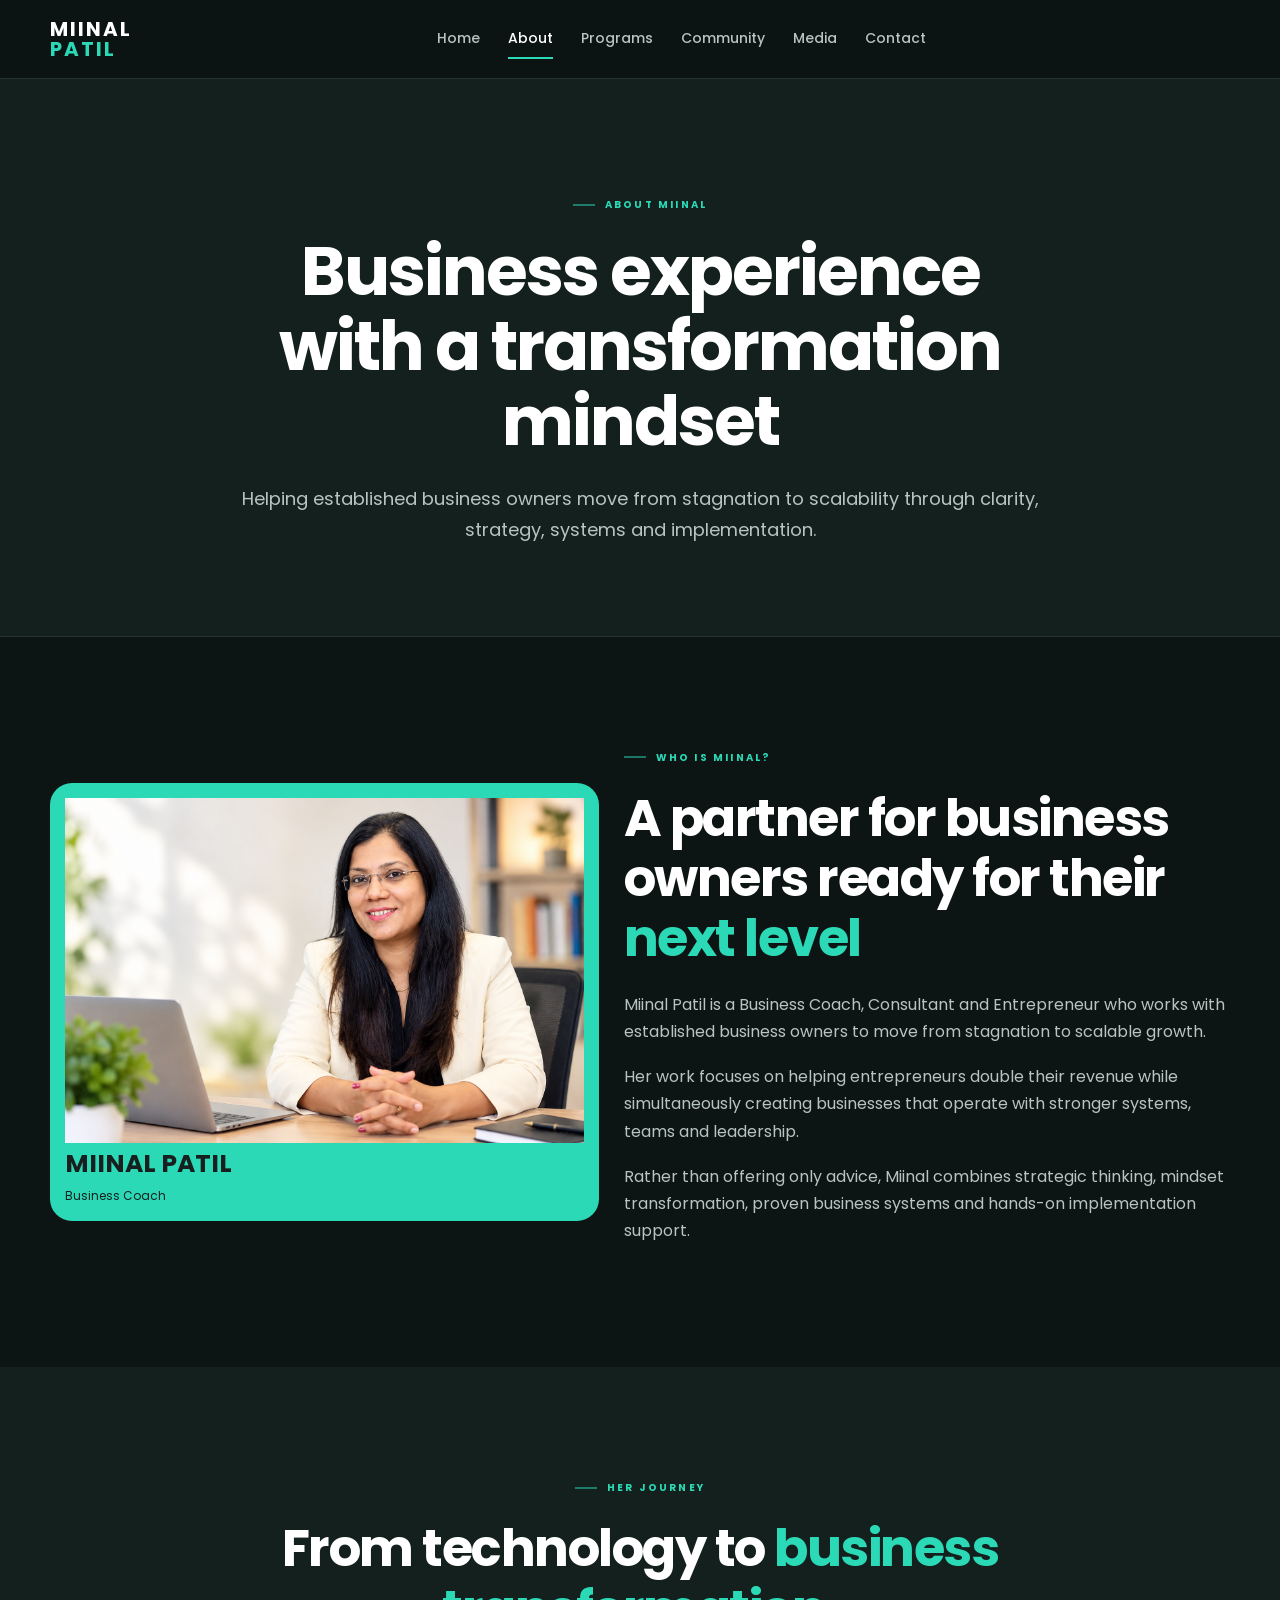
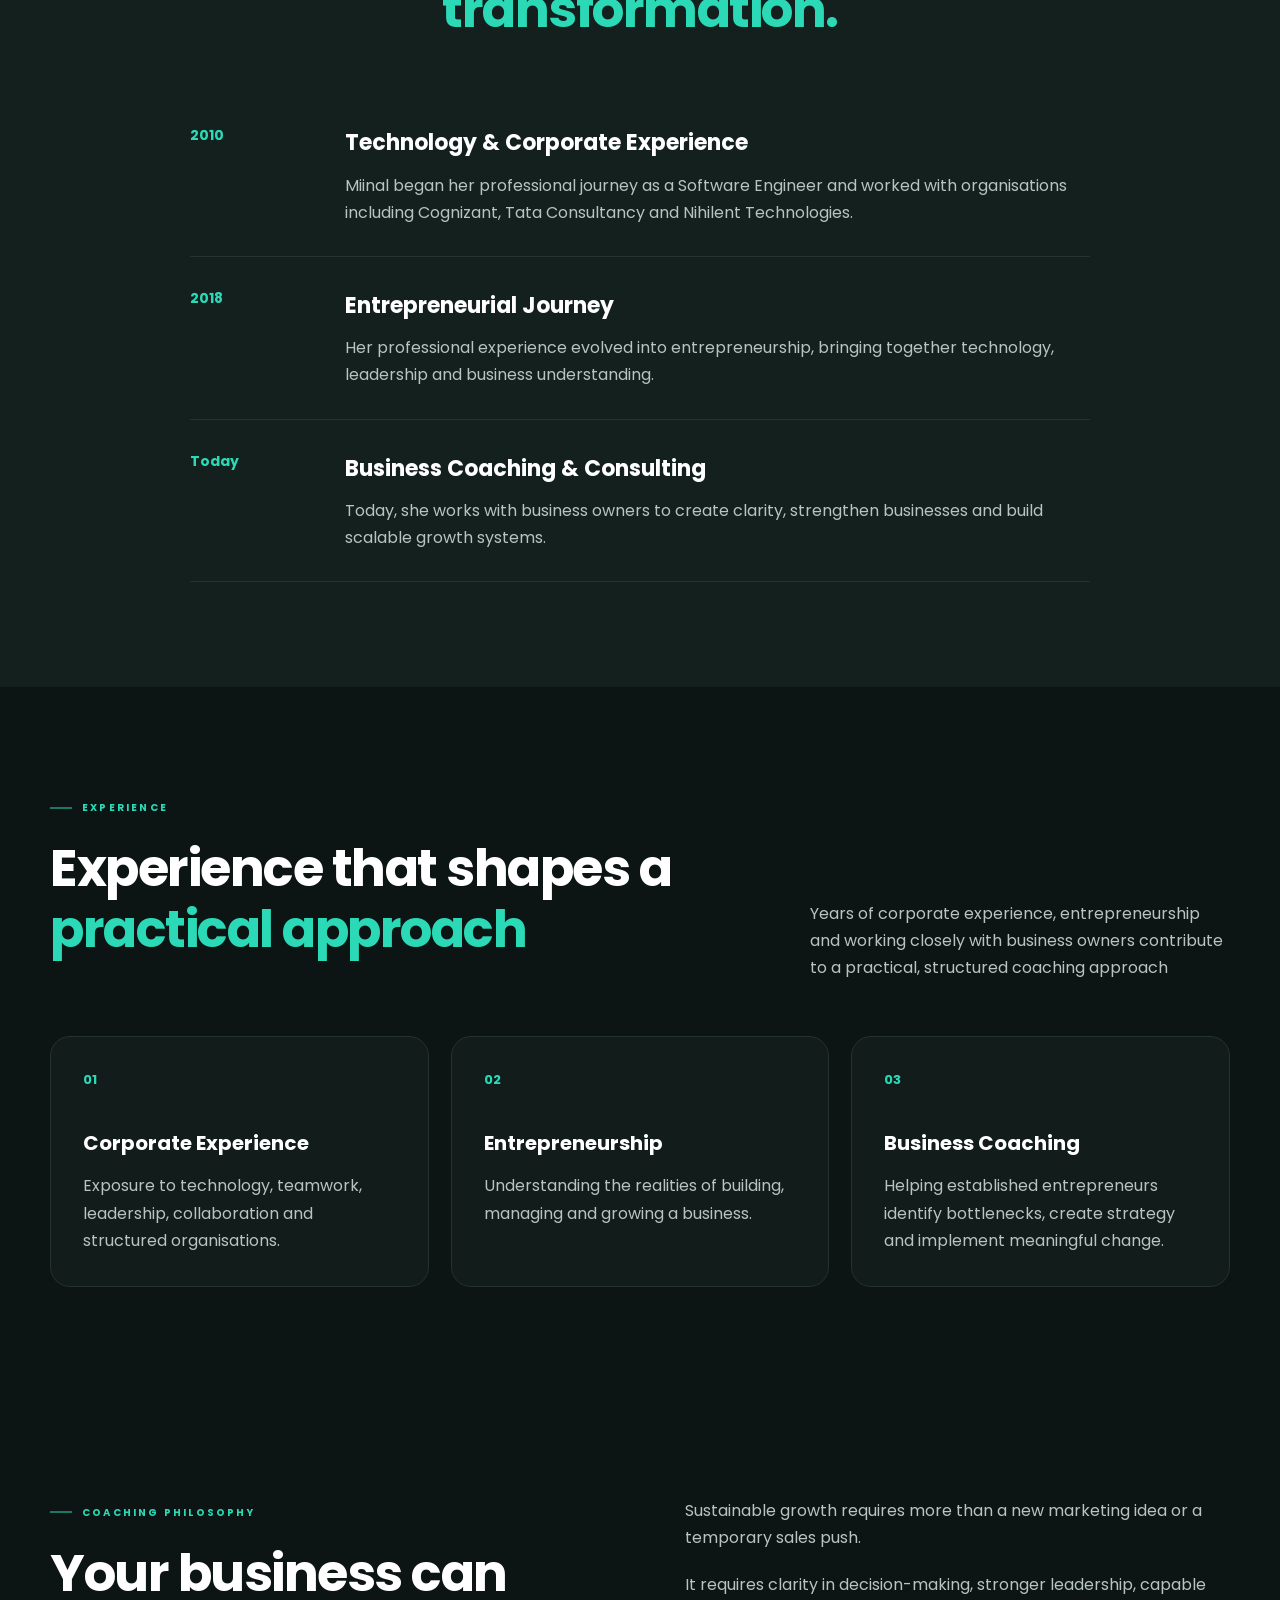
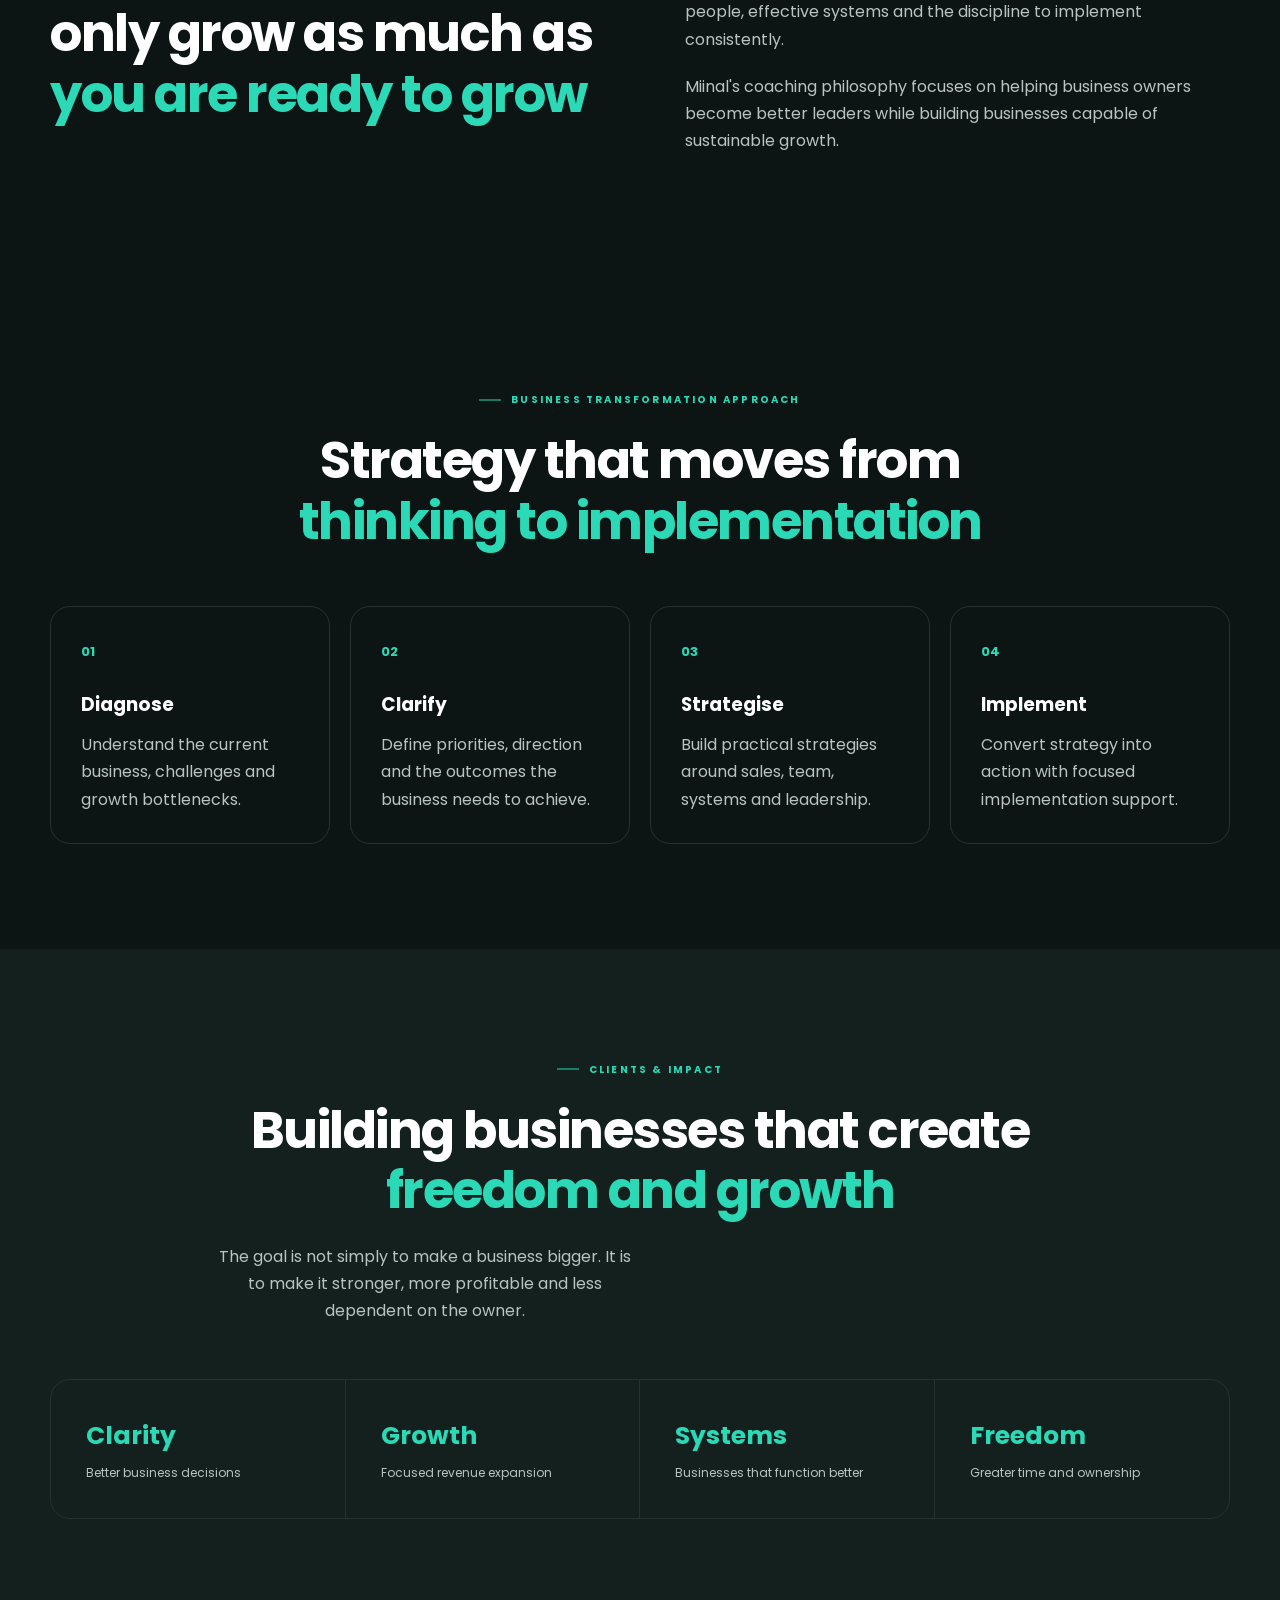
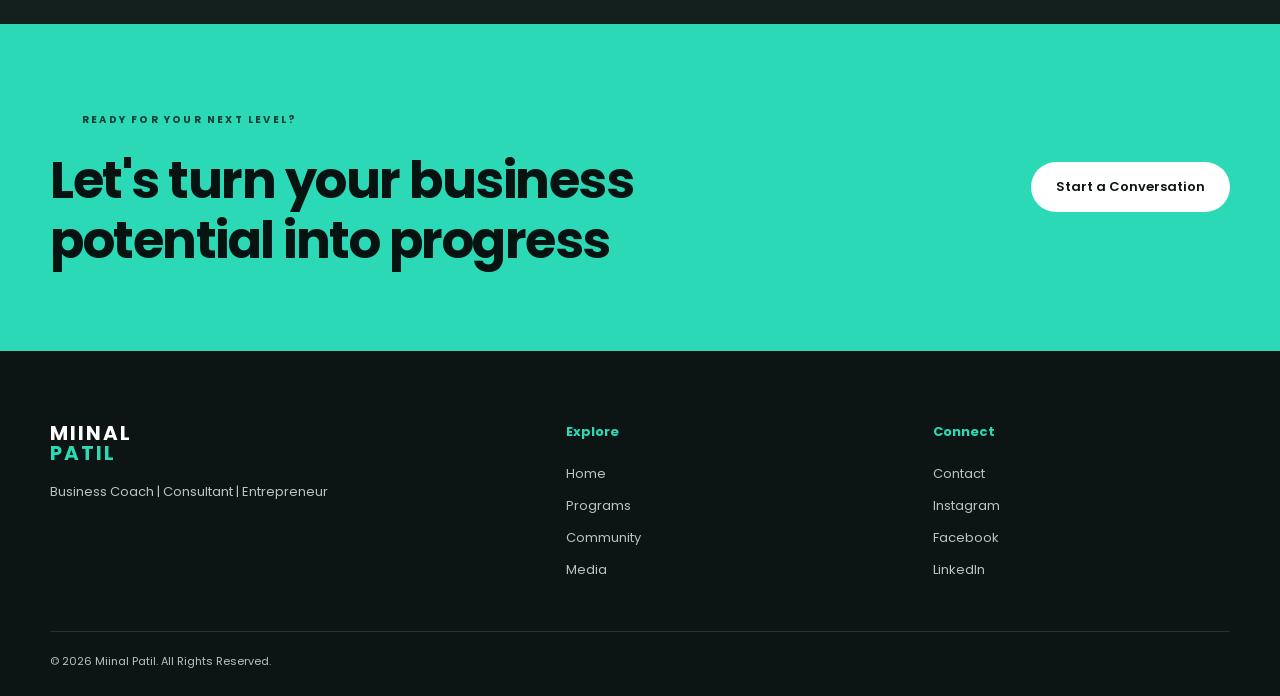
==== commit 45c926cc: "Refactor about.html structure and content" ====
--- a/about.html
+++ b/about.html
@@ -32,7 +32,7 @@
 
     <a href="index.html" class="logo">
       <span>MIINAL</span>
-      <small>PATIL</small>
+      <span style="color: #2BD9B6;">PATIL</span>
     </a>
 
     <nav class="main-nav" id="mainNav">
@@ -78,7 +78,7 @@
 
       <h1>
         Business experience with a
-        <span>transformation mindset.</span>
+        <span>transformation mindset</span>
       </h1>
 
       <p>
@@ -99,8 +99,12 @@
     <div class="container split-section">
 
       <div class="section-image about-placeholder">
+        
 
         <div>
+          <img
+              src="images/miinal-patil-about.png"
+              alt="Miinal Patil - Business Coach" >
           <span>MIINAL PATIL</span>
           <small>Business Coach</small>
         </div>
@@ -114,7 +118,7 @@
 
         <h2>
           A partner for business owners
-          ready for their <span class="accent-text">next level.</span>
+          ready for their <span class="accent-text">next level</span>
         </h2>
 
         <p>
@@ -232,7 +236,7 @@
 
           <h2>
             Experience that shapes a
-            <span class="accent-text">practical approach.</span>
+            <span class="accent-text">practical approach</span>
           </h2>
 
         </div>
@@ -240,7 +244,7 @@
         <p>
           Years of corporate experience, entrepreneurship and working
           closely with business owners contribute to a practical,
-          structured coaching approach.
+          structured coaching approach
         </p>
 
       </div>
@@ -308,7 +312,7 @@
 
         <h2>
           Your business can only grow
-          as much as <span>you are ready to grow.</span>
+          as much as <span>you are ready to grow</span>
         </h2>
 
       </div>
@@ -351,7 +355,7 @@
 
         <h2>
           Strategy that moves from
-          <span class="accent-text">thinking to implementation.</span>
+          <span class="accent-text">thinking to implementation</span>
         </h2>
 
       </div>
@@ -433,7 +437,7 @@
 
         <h2>
           Building businesses that create
-          <span class="accent-text">freedom and growth.</span>
+          <span class="accent-text">freedom and growth</span>
         </h2>
 
         <p>
@@ -486,7 +490,7 @@
 
         <h2>
           Let's turn your business
-          <span>potential into progress.</span>
+          potential into progress
         </h2>
 
       </div>
@@ -510,7 +514,7 @@
 
       <a href="index.html" class="logo">
         <span>MIINAL</span>
-        <small>PATIL</small>
+        <span style="color: #2BD9B6;">PATIL</span>
       </a>
 
       <p>Business Coach | Consultant | Entrepreneur</p>
@@ -535,9 +539,17 @@
       <h4>Connect</h4>
 
       <a href="index.html#contact">Contact</a>
-      <a href="#">Instagram</a>
-      <a href="#">Facebook</a>
-      <a href="#">LinkedIn</a>
+      <a href="https://www.instagram.com/coachmiinalpatil/">
+          Instagram
+        </a>
+
+        <a href="https://www.facebook.com/profile.php?id=100003142237120">
+          Facebook
+        </a>
+
+        <a href="https://www.linkedin.com/in/miinal-a-patil-558515179/">
+          LinkedIn
+        </a>
 
     </div>
 
@@ -561,4 +573,4 @@
 <script src="script.js"></script>
 
 </body>
-</html>+</html>
--- a/style.css
+++ b/style.css
@@ -11,21 +11,25 @@
 :root {
   --accent: #2BD9B6;
   --accent-dark: #1dbb9b;
+
   --bg: #0c1514;
   --bg-soft: #13201e;
+
   --text: #ffffff;
   --text-soft: #b8c4c1;
-  --border: #e3e9e7;
-  --card: #ffffff;
+
+  --border: #26322f;
+  --card: #121c1a;
+
   --dark-bg: #0c1514;
   --dark-card: #13201e;
   --dark-text: #ffffff;
   --dark-soft: #b8c4c1;
-  --shadow: 0 15px 45px rgba(0, 0, 0, 0.07);
+
+  --shadow: 0 15px 45px rgba(0, 0, 0, 0.25);
   --radius: 20px;
   --container: 1180px;
 }
-
 /* ========================================
    DARK MODE
 ======================================== */
@@ -60,8 +64,8 @@
   color: var(--text);
   line-height: 1.7;
   transition:
-    background 0.3s ease,
-    color 0.3s ease;
+    background 0.25s ease
+    color 0.25s ease;
 }
 
 img {
@@ -1659,6 +1663,68 @@
 
 .event-card {
   min-height: 240px;
+}
+/* ========================================
+   MEDIA & KNOWLEDGE SECTION
+   RESPONSIVE DESIGN
+======================================== */
+
+.media-grid {
+  display: grid;
+  grid-template-columns: repeat(3, minmax(0, 1fr));
+  gap: 28px;
+  width: 100%;
+  align-items: stretch;
+}
+
+.media-card {
+  display: flex;
+  flex-direction: column;
+  min-width: 0;
+  height: 100%;
+  overflow: hidden;
+  border-radius: 16px;
+  border: 1px solid var(--border-color, rgba(128, 128, 128, 0.2));
+  background: var(--card-bg, transparent);
+}
+
+.media-placeholder {
+  width: 100%;
+  aspect-ratio: 16 / 9;
+  display: flex;
+  align-items: center;
+  justify-content: center;
+  flex-shrink: 0;
+  overflow: hidden;
+}
+
+.media-content {
+  display: flex;
+  flex-direction: column;
+  align-items: flex-start;
+  gap: 12px;
+  padding: 24px;
+  flex: 1;
+}
+
+.media-content span {
+  font-size: 0.85rem;
+  font-weight: 600;
+  color: var(--accent, #2BD9B6);
+}
+
+.media-content h3 {
+  font-size: clamp(1.1rem, 1.5vw, 1.4rem);
+  line-height: 1.35;
+  overflow-wrap: anywhere;
+  margin: 0;
+}
+
+.media-content p {
+  font-size: 1rem;
+  line-height: 1.7;
+  margin: 0;
+  overflow-wrap: anywhere;
 }
 
 /* ========================================
@@ -1823,6 +1889,14 @@
   .media-arrow-right {
     right: -16px;
   }
+    .media-grid {
+    grid-template-columns: repeat(2, minmax(0, 1fr));
+    gap: 22px;
+  }
+
+  .media-content {
+    padding: 20px;
+  }
 }
 
 @media (max-width: 760px) {
@@ -2005,4 +2079,42 @@
   .media-arrow-right {
     right: 4px;
   }
-}+   .media-grid {
+    grid-template-columns: minmax(0, 1fr);
+    gap: 20px;
+  }
+
+  .media-card {
+    width: 100%;
+  }
+
+  .media-content {
+    padding: 20px;
+    gap: 10px;
+  }
+
+  .media-content h3 {
+    font-size: 1.2rem;
+  }
+
+  .media-content p {
+    font-size: 1rem;
+    line-height: 1.65;
+  }
+
+  .section-heading {
+    flex-direction: column;
+    align-items: flex-start;
+    gap: 18px;
+  }
+
+  .section-heading > div {
+    min-width: 0;
+    width: 100%;
+  }
+
+  .section-heading h2 {
+    font-size: clamp(1.7rem, 7vw, 2.2rem);
+    overflow-wrap: anywhere;
+  }
+}
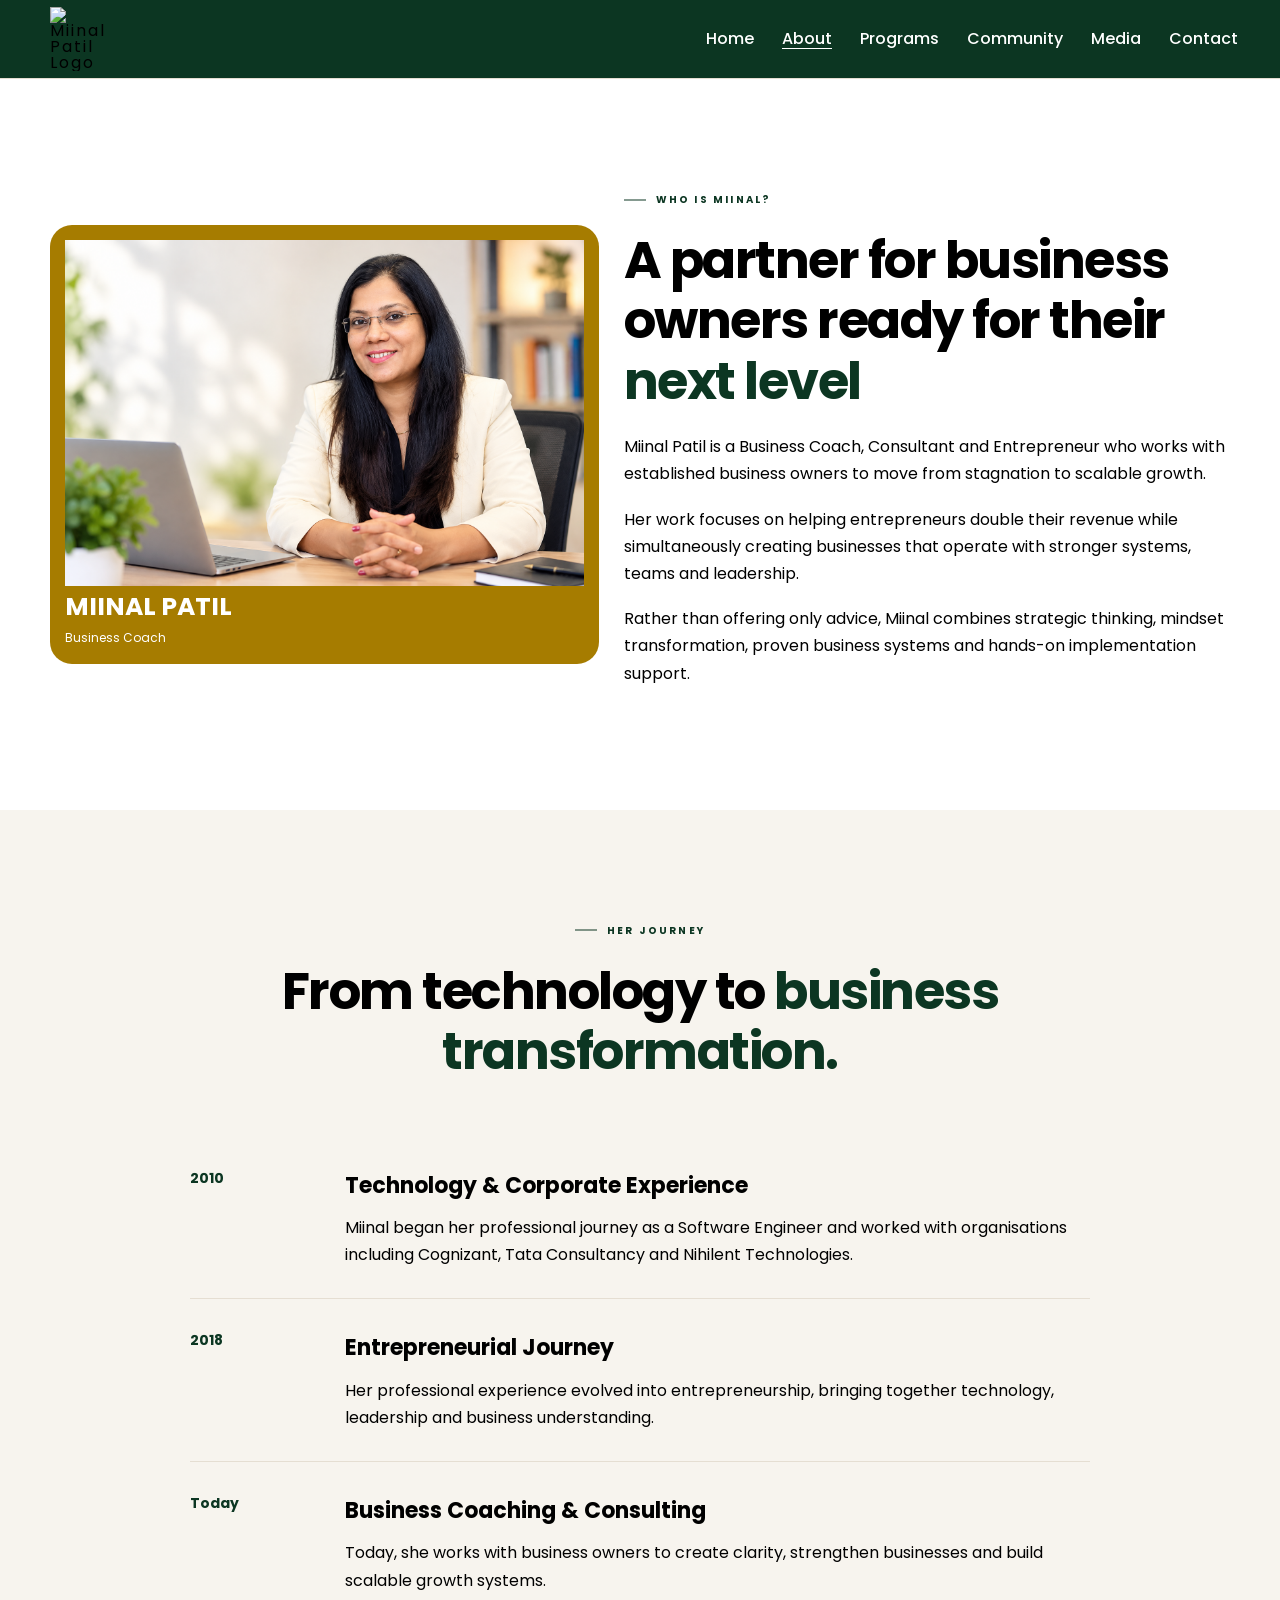
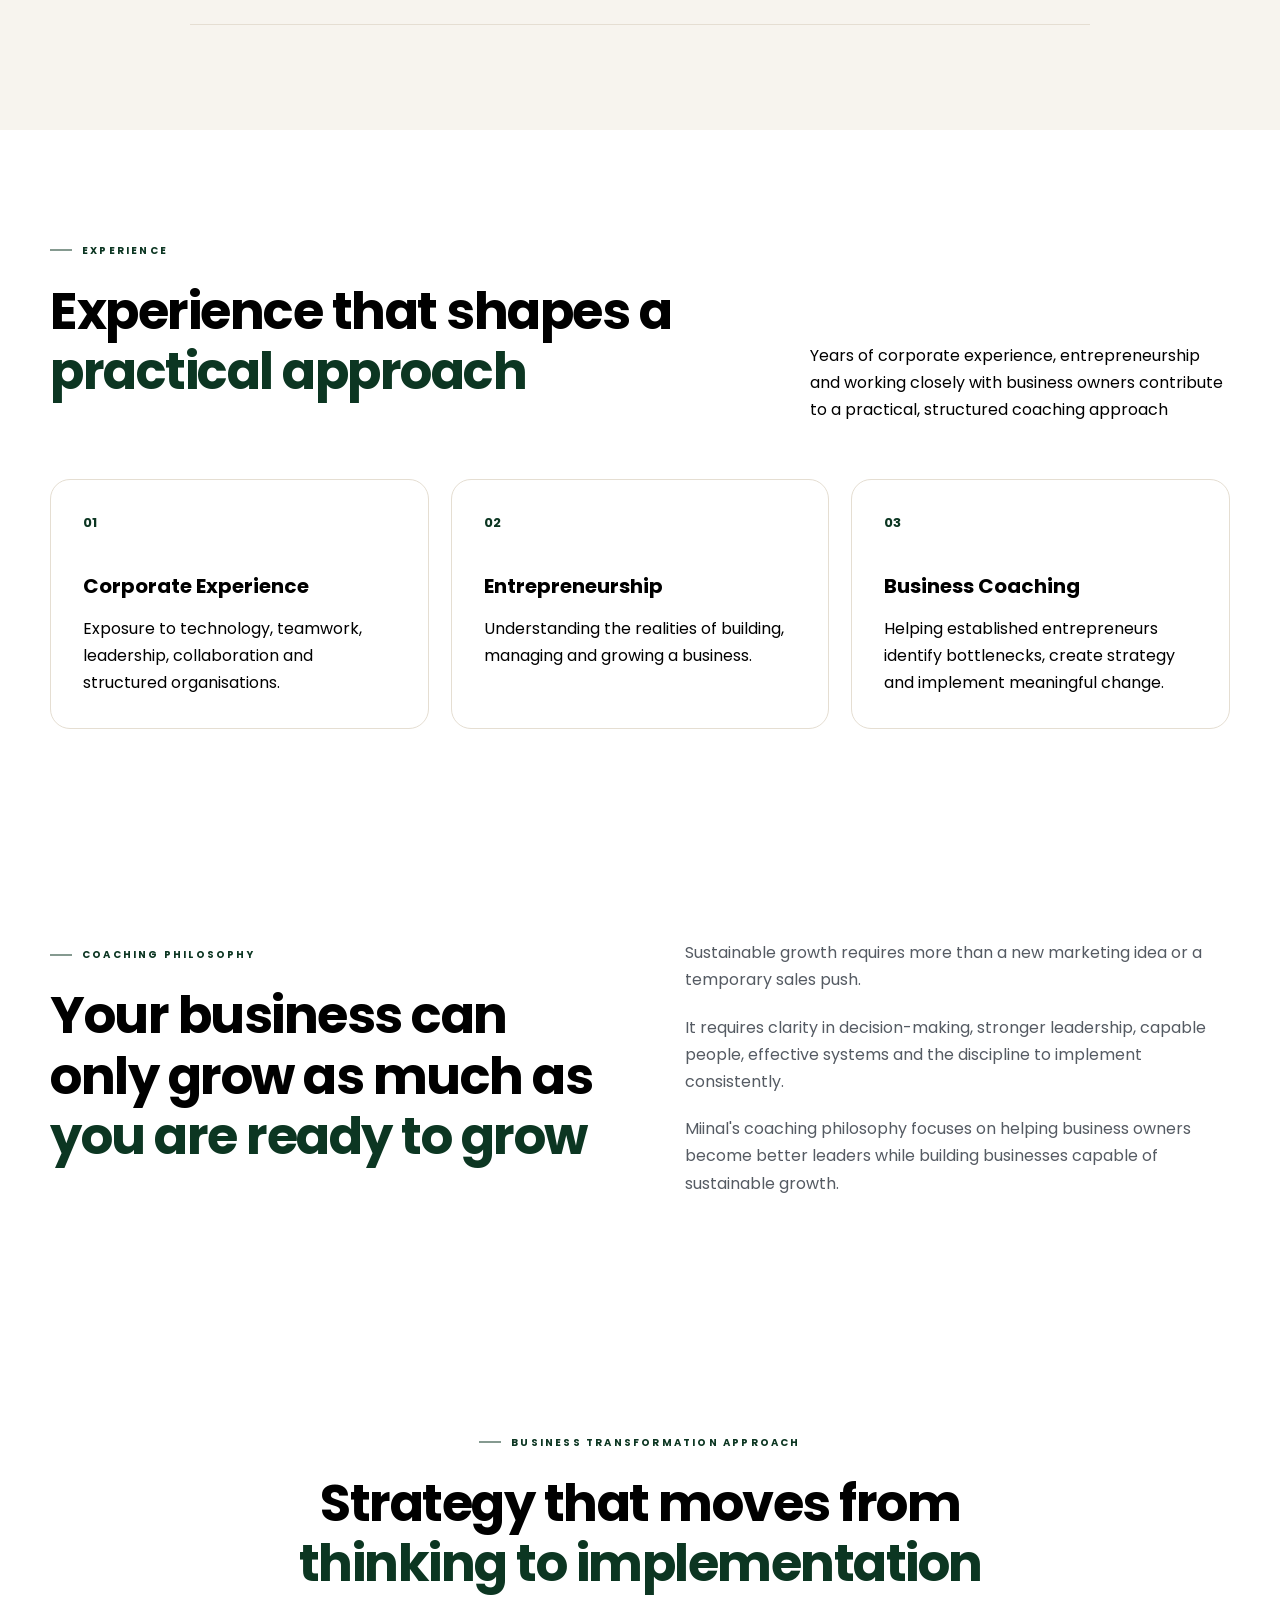
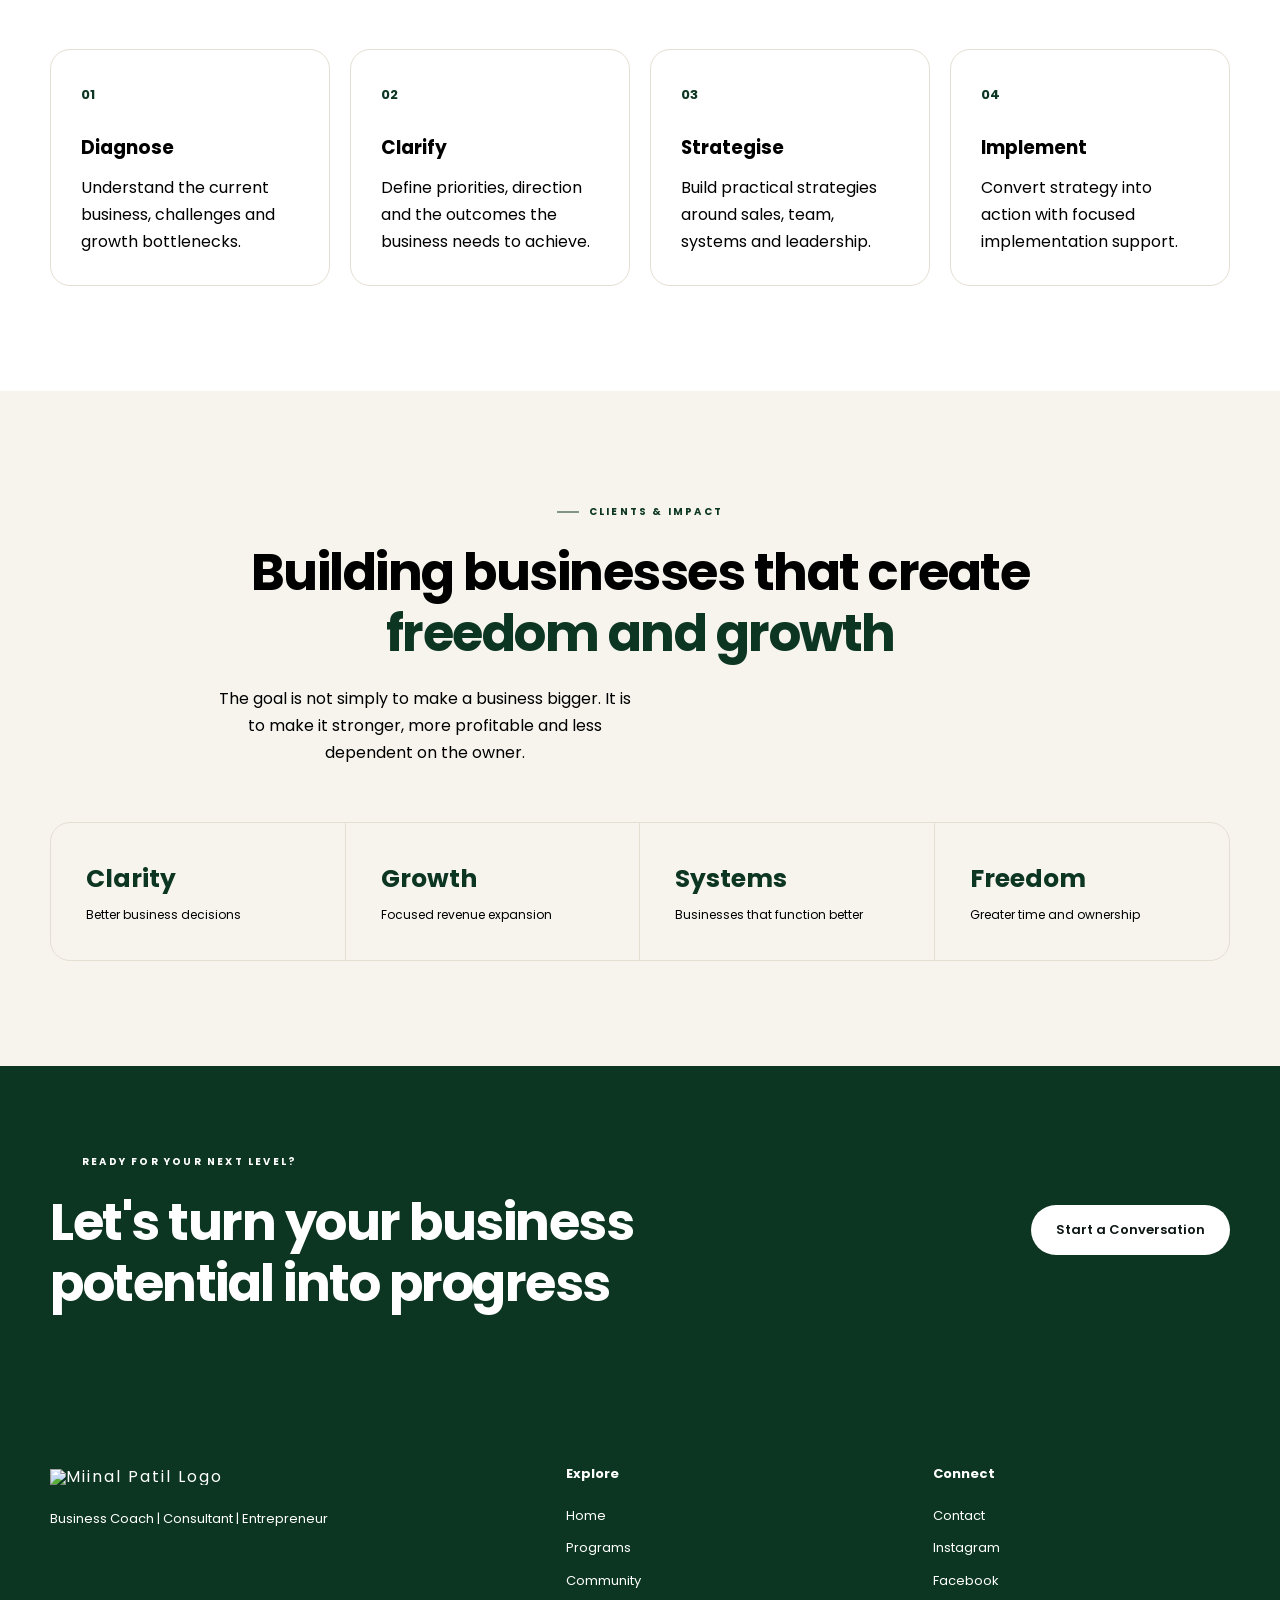
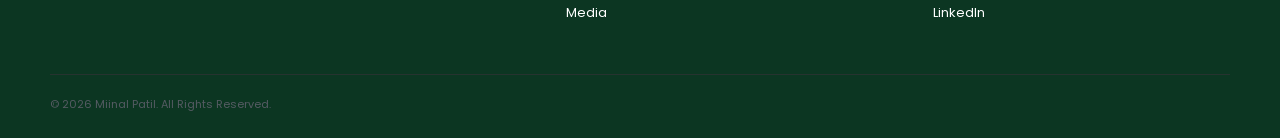
==== commit 306dc995: "Refactor about.html structure and content" ====
--- a/about.html
+++ b/about.html
@@ -30,9 +30,8 @@
 
   <div class="container nav-container">
 
-    <a href="index.html" class="logo">
-      <span>MIINAL</span>
-      <span style="color: #2BD9B6;">PATIL</span>
+   <a href="index.html" class="logo" aria-label="Miinal Patil Home">
+        <img src="./images/logo.png" alt="Miinal Patil Logo">
     </a>
 
     <nav class="main-nav" id="mainNav">
@@ -68,29 +67,6 @@
 
 <main>
 
-  <!-- PAGE HERO -->
-
-  <section class="page-hero">
-
-    <div class="container narrow-content center-text">
-
-      <span class="eyebrow">ABOUT MIINAL</span>
-
-      <h1>
-        Business experience with a
-        <span>transformation mindset</span>
-      </h1>
-
-      <p>
-        Helping established business owners move from stagnation
-        to scalability through clarity, strategy, systems and
-        implementation.
-      </p>
-
-    </div>
-
-  </section>
-
 
   <!-- WHO IS MIINAL -->
 
@@ -512,10 +488,9 @@
 
     <div class="footer-brand">
 
-      <a href="index.html" class="logo">
-        <span>MIINAL</span>
-        <span style="color: #2BD9B6;">PATIL</span>
-      </a>
+      <a href="index.html" class="logo" aria-label="Miinal Patil Home">
+        <img src="./images/logo.png" alt="Miinal Patil Logo">
+    </a>
 
       <p>Business Coach | Consultant | Entrepreneur</p>
 
--- a/style.css
+++ b/style.css
@@ -9,41 +9,50 @@
 ======================================== */
 
 :root {
-  --accent: #2BD9B6;
-  --accent-dark: #1dbb9b;
-
-  --bg: #0c1514;
-  --bg-soft: #13201e;
-
-  --text: #ffffff;
-  --text-soft: #b8c4c1;
-
-  --border: #26322f;
-  --card: #121c1a;
-
-  --dark-bg: #0c1514;
-  --dark-card: #13201e;
-  --dark-text: #ffffff;
-  --dark-soft: #b8c4c1;
-
-  --shadow: 0 15px 45px rgba(0, 0, 0, 0.25);
+  /* Brand Colors */
+  --accent: #0c3622;
+  --accent-dark: #965a42;
+
+  /* Background Colors */
+  --bg: #FFFFFF;
+  --bg-soft: #F7F4EE;
+
+  /* Text Colors */
+  --text: black;
+  --text-soft: #000000;
+
+  /* Borders & Cards */
+  --border: #E5DED2;
+  --card: #FFFFFF;
+
+  /* Dark Mode Compatibility */
+  --dark-bg: #FFFFFF;
+  --dark-card: #FFFFFF;
+  --dark-text: #006af6;
+  --dark-soft: #555B63;
+
+  /* Shadows & Layout */
+  --shadow: 0 15px 45px rgba(38, 59, 86, 0.10);
   --radius: 20px;
   --container: 1180px;
 }
-/* ========================================
-   DARK MODE
-======================================== */
-
+
+/* Keep Website Light in All States */
 html.dark {
-  --bg: #0b1110;
-  --bg-soft: #101917;
-  --text: #ffffff;
-  --text-soft: #b5c0bd;
-  --border: #26322f;
-  --card: #121c1a;
-  --shadow: 0 15px 45px rgba(0, 0, 0, 0.25);
-}
-
+  --bg: #FFFFFF;
+  --bg-soft: #F7F4EE;
+  --text: #a67c00;
+  --text-soft: #000000;
+  --border: #E5DED2;
+  --card: #FFFFFF;
+
+  --dark-bg: #FFFFFF;
+  --dark-card: #FFFFFF;
+  --dark-text: #006af6;
+  --dark-soft: #555B63;
+
+  --shadow: 0 15px 45px rgba(38, 59, 86, 0.10);
+}
 /* ========================================
    RESET
 ======================================== */
@@ -98,7 +107,7 @@
 }
 
 .narrow-content {
-  max-width: 820px;
+  max-width: 2000px;
   margin-left: auto;
   margin-right: auto;
 }
@@ -111,11 +120,7 @@
   position: sticky;
   top: 0;
   z-index: 1000;
-  background: color-mix(
-    in srgb,
-    var(--bg) 94%,
-    transparent
-  );
+  background: #0c3622;
   backdrop-filter: blur(18px);
   border-bottom: 1px solid var(--border);
 }
@@ -125,7 +130,7 @@
   display: flex;
   align-items: center;
   justify-content: space-between;
-  gap: 30px;
+  gap: 600px;
 }
 
 /* LOGO */
@@ -161,15 +166,18 @@
 .main-nav a {
   position: relative;
   padding: 8px 0;
-  font-size: 14px;
+  font-size: 16px;
   font-weight: 500;
-  color: var(--text-soft);
+  color: #ffffff;
   transition: color 0.25s ease;
 }
 
 .main-nav a:hover,
 .main-nav a.active {
-  color: var(--text);
+  
+  color: #ffffff;
+  text-decoration: underline;
+  text-underline-offset: 4px;
 }
 
 .main-nav a::after {
@@ -437,9 +445,8 @@
 
 .hero-growth-card {
   position: absolute;
-  left: -45px;
   bottom: 45px;
-  min-width: 175px;
+  min-width: 200px;
   padding: 18px 20px;
   background: var(--card);
   border: 1px solid var(--border);
@@ -449,7 +456,7 @@
     rgba(0, 0, 0, 0.25);
   display: flex;
   flex-direction: column;
-  z-index: 3;
+ 
 }
 
 .growth-label {
@@ -583,14 +590,14 @@
 
 .btn-primary {
   background: var(--accent);
-  color: #071311;
+  color: #ffffff;
   box-shadow:
     0 10px 25px
     rgba(43, 217, 182, 0.18);
 }
 
 .btn-primary:hover {
-  background: var(--accent-dark);
+  background: var(--accent);
 }
 
 .btn-secondary {
@@ -694,12 +701,12 @@
   width: 100%;
   min-height: 360px;
   border-radius: 22px;
-  background: #2BD9B6;
+  background: #a67c00;
   display: flex;
   flex-direction: column;
   justify-content: flex-end;
   padding: 15px;
-  color: #17201f;
+  color: #ffffff;
 }
 
 .about-placeholder span {
@@ -807,38 +814,81 @@
   color: var(--accent);
 }
 
-/* ========================================
-   TESTIMONIALS
-======================================== */
-
-.testimonial-grid {
-  display: grid;
-  grid-template-columns: repeat(3, 1fr);
-  gap: 22px;
-}
-
-.quote-mark {
-  color: var(--accent);
-  font-size: 50px;
-  line-height: 1;
-  margin-bottom: 15px;
-}
-
-.testimonial-card p {
-  font-size: 15px;
-  margin-bottom: 25px;
-}
-
-.testimonial-card strong {
-  display: block;
-  font-size: 13px;
-}
-
-.testimonial-card span {
-  font-size: 11px;
-  color: var(--text-soft);
-}
-
+/* ======================================== TESTIMONIALS - HORIZONTAL CAROUSEL ======================================== */ 
+.testimonial-carousel { 
+  position: relative; 
+  padding: 0 38px; 
+} 
+.testimonial-grid { 
+  display: flex; 
+  gap: 22px; 
+  overflow-x: auto; 
+  scroll-behavior: smooth; 
+  scroll-snap-type: x mandatory; 
+  scrollbar-width: none; 
+  -ms-overflow-style: none; 
+} 
+.testimonial-grid::-webkit-scrollbar { 
+  display: none; 
+} 
+.testimonial-card { 
+  flex: 0 0 calc((100% - 44px) / 3); 
+  min-width: 0; 
+  box-sizing: border-box; 
+  scroll-snap-align: start; 
+} 
+.quote-mark { 
+  color: var(--accent); 
+  font-size: 50px; 
+  line-height: 1; 
+  margin-bottom: 15px; 
+} 
+.testimonial-card p { 
+  font-size: 15px; 
+  margin-bottom: 25px; 
+} 
+.testimonial-card strong 
+{ 
+  display: block; 
+  font-size: 13px; 
+} 
+.testimonial-card span { 
+  font-size: 11px; 
+  color: var(--text-soft); 
+} 
+/* Navigation arrows */ 
+.testimonial-arrow { 
+  position: absolute; 
+  top: 50%; 
+  transform: translateY(-50%); 
+  z-index: 2; 
+  width: 38px; 
+  height: 38px; 
+  border: none; 
+  border-radius: 50%; 
+  background: var(--accent); 
+  color: #fff; 
+  font-size: 18px; 
+  cursor: pointer; 
+  display: flex; 
+  align-items: center; 
+  justify-content: center; 
+  transition: opacity 0.2s ease, transform 0.2s ease; 
+} 
+.testimonial-arrow:hover { 
+  transform: translateY(-50%) scale(1.08); 
+} 
+.testimonial-prev { 
+  left: 0; 
+} 
+.testimonial-next { 
+  right: 0; 
+} 
+.testimonial-arrow:disabled 
+{ 
+  opacity: 0.35; 
+  cursor: not-allowed; 
+}
 /* ========================================
    FORM SUCCESS DIALOG
 ======================================== */
@@ -881,7 +931,7 @@
   align-items: center;
   justify-content: center;
   border-radius: 50%;
-  background: #2BD9B6;
+  background: #6552b1;
   color: #ffffff;
   font-size: 32px;
   font-weight: 700;
@@ -961,6 +1011,13 @@
   letter-spacing: 2px;
 }
 
+.media-placeholder img {
+  width: 100%;
+  height: 100%;
+  object-fit: cover;
+  object-position: center;
+}
+
 .media-content {
   padding: 28px;
 }
@@ -1118,6 +1175,20 @@
   .media-slider .media-arrow-right {
     right: -16px;
   }
+  .testimonial-carousel { 
+    padding: 0 30px; 
+  } 
+  .testimonial-card { 
+    flex-basis: 100%; 
+  } 
+  .testimonial-grid { 
+    gap: 16px; 
+  } 
+  .testimonial-arrow { 
+    width: 30px; 
+    height: 30px; 
+    font-size: 14px; 
+  }
 }
 
 
@@ -1169,7 +1240,7 @@
 }
 
 .dark-section h2 {
-  color: white;
+  color: var(--text);
 }
 
 .dark-section h2 span {
@@ -1200,12 +1271,13 @@
 }
 
 .community-cta .eyebrow {
-  color: #123d34;
+  color: #ffffff;
 }
 
 .community-cta h2 {
   max-width: 800px;
   margin-bottom: 0;
+  color: #ffffff;
 }
 
 .community-cta h2 span {
@@ -1628,6 +1700,15 @@
   place-items: center;
 }
 
+.video-thumbnail iframe {
+  display: block;
+  width: 100%;
+  height: 230px;
+  padding: 0;
+  margin: 0;
+  border: none;
+}
+
 .play-button {
   width: 58px;
   height: 58px;
@@ -1710,7 +1791,7 @@
 .media-content span {
   font-size: 0.85rem;
   font-weight: 600;
-  color: var(--accent, #2BD9B6);
+  color: var(--accent, #6552b1);
 }
 
 .media-content h3 {
@@ -1733,7 +1814,7 @@
 
 .site-footer {
   padding: 70px 0 25px;
-  background: var(--dark-bg);
+  background: #0c3622;
   color: white;
 }
 
@@ -1750,7 +1831,7 @@
 
 .footer-brand p {
   margin-top: 18px;
-  color: var(--dark-soft);
+  color:  white;
   font-size: 13px;
 }
 
@@ -1766,12 +1847,12 @@
 
 .footer-links h4 {
   margin-bottom: 10px;
-  color: var(--accent);
+  color:  white;
   font-size: 13px;
 }
 
 .footer-links a {
-  color: var(--dark-soft);
+  color:  white;
   font-size: 13px;
 }
 
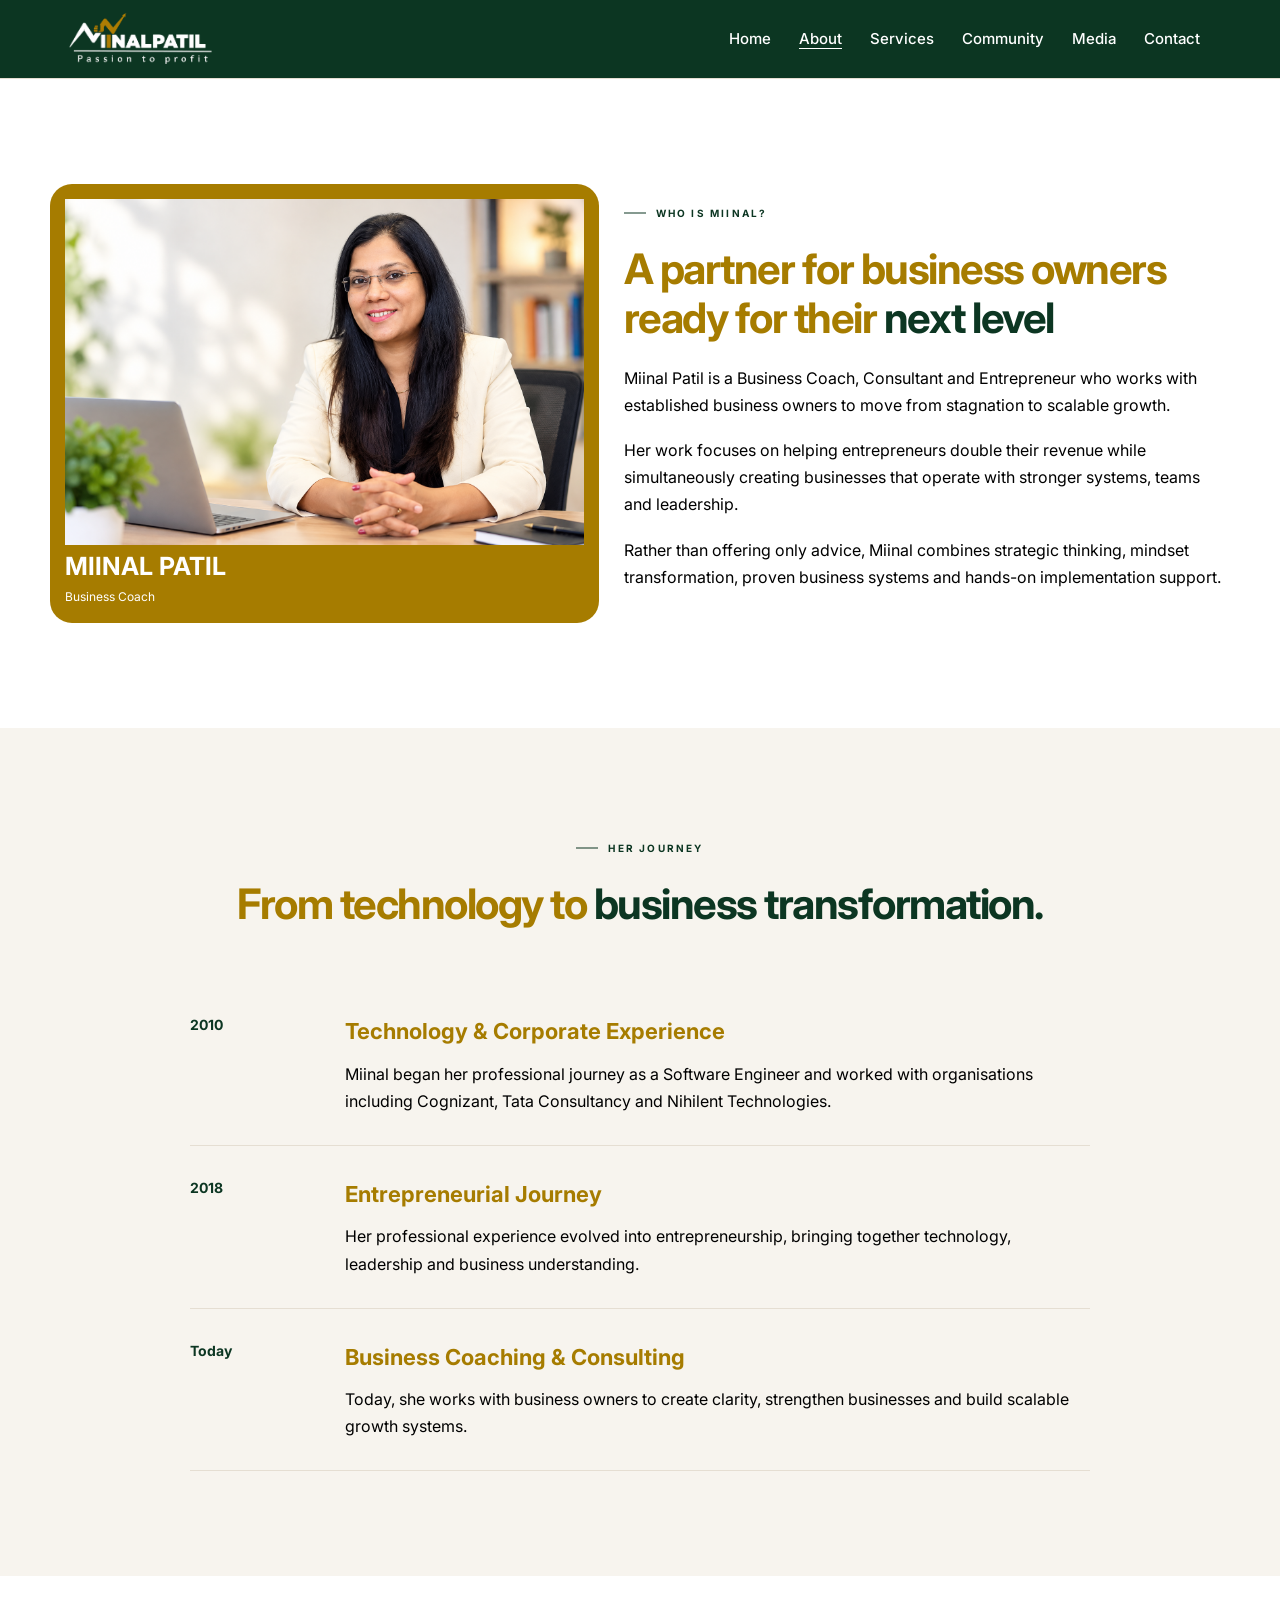
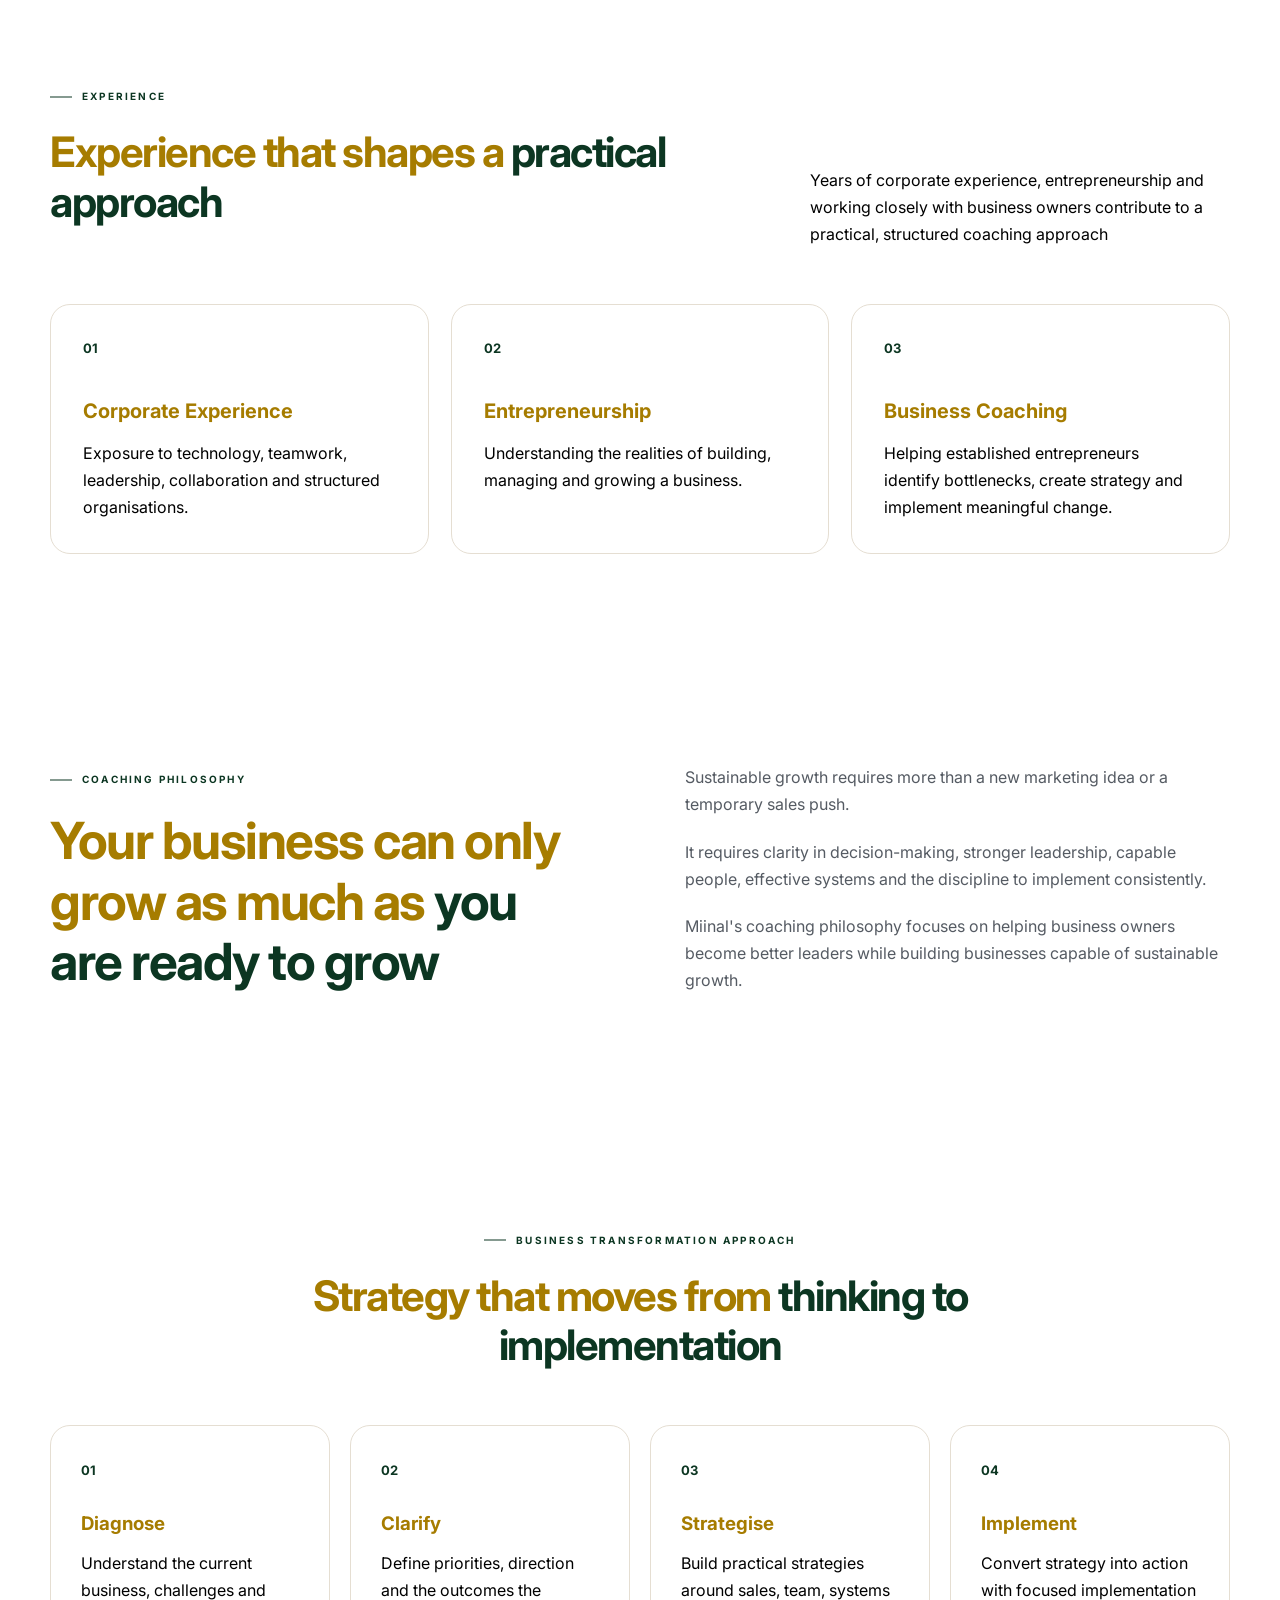
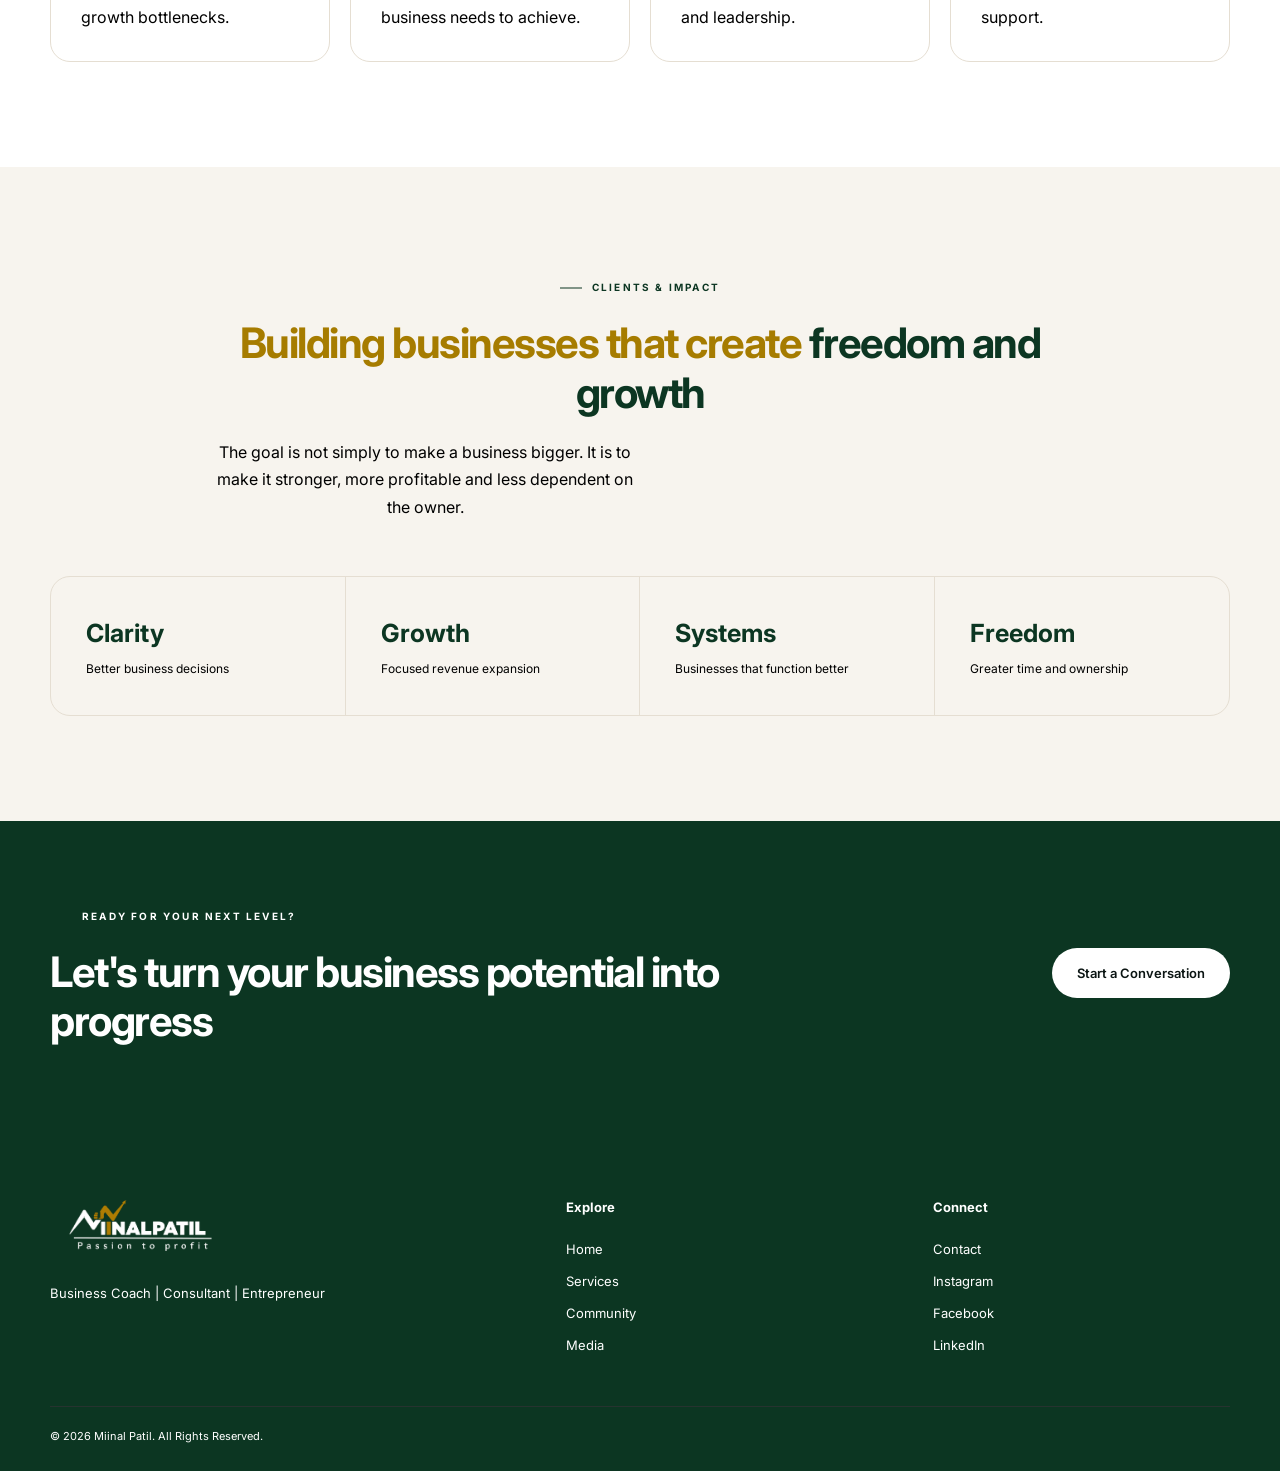
==== commit e70ecd75: "Fix HTML formatting and update content" ====
--- a/about.html
+++ b/about.html
@@ -38,7 +38,7 @@
 
       <a href="index.html">Home</a>
       <a href="about.html" class="active">About</a>
-      <a href="programs.html">Programs</a>
+      <a href="programs.html">Services</a>
       <a href="community.html">Community</a>
       <a href="media.html">Media</a>
       <a href="index.html#contact">Contact</a>
@@ -502,7 +502,7 @@
       <h4>Explore</h4>
 
       <a href="index.html">Home</a>
-      <a href="programs.html">Programs</a>
+      <a href="programs.html">Services</a>
       <a href="community.html">Community</a>
       <a href="media.html">Media</a>
 
--- a/style.css
+++ b/style.css
@@ -7,6 +7,7 @@
 /* ========================================
    ROOT VARIABLES
 ======================================== */
+@import url('https://fonts.googleapis.com/css2?family=Inter:wght@400;500;600;700;800&display=swap');
 
 :root {
   /* Brand Colors */
@@ -18,7 +19,7 @@
   --bg-soft: #F7F4EE;
 
   /* Text Colors */
-  --text: black;
+  --text: #a67c00;
   --text-soft: #000000;
 
   /* Borders & Cards */
@@ -75,6 +76,7 @@
   transition:
     background 0.25s ease
     color 0.25s ease;
+  font-family: 'Inter', sans-serif;
 }
 
 img {
@@ -93,7 +95,10 @@
 select {
   font-family: inherit;
 }
-
+h1, h2, h3, h4, h5, h6 {
+  font-family: 'Inter', sans-serif;
+  font-weight: 700;
+}
 /* ========================================
    CONTAINER
 ======================================== */
@@ -130,51 +135,46 @@
   display: flex;
   align-items: center;
   justify-content: space-between;
-  gap: 600px;
+  gap: 30px;
 }
 
 /* LOGO */
-
 .logo {
   display: inline-flex;
-  flex-direction: column;
-  line-height: 1;
-  letter-spacing: 2px;
-}
-
-.logo span {
-  font-size: 20px;
-  font-weight: 700;
-}
-
-.logo small {
-  margin-top: 4px;
-  font-size: 9px;
-  font-weight: 500;
-  letter-spacing: 4px;
-  color: var(--accent);
-}
-
-/* NAV */
-
+  align-items: center;
+  flex-shrink: 0;
+  text-decoration: none;
+}
+
+.logo img {
+  display: block;
+  width: 180px;
+  height: auto;
+  object-fit: contain;
+}
+
+/* NAVIGATION */
 .main-nav {
-  display: flex;
+   display: flex;
   align-items: center;
+  justify-content: flex-end;
   gap: 28px;
+  margin-left: auto;
 }
 
 .main-nav a {
   position: relative;
   padding: 8px 0;
-  font-size: 16px;
+  font-size: 15px;
   font-weight: 500;
   color: #ffffff;
+  text-decoration: none;
   transition: color 0.25s ease;
+  
 }
 
 .main-nav a:hover,
 .main-nav a.active {
-  
   color: #ffffff;
   text-decoration: underline;
   text-underline-offset: 4px;
@@ -197,34 +197,14 @@
 }
 
 /* NAV ACTIONS */
-
 .nav-actions {
   display: flex;
   align-items: center;
   gap: 12px;
-}
-
+  flex-shrink: 0;
+}
 /* THEME TOGGLE */
 
-.theme-toggle {
-  width: 42px;
-  height: 42px;
-  border-radius: 50%;
-  border: 1px solid var(--border);
-  background: var(--card);
-  color: var(--text);
-  cursor: pointer;
-  font-size: 20px;
-  display: grid;
-  place-items: center;
-  transition: all 0.25s ease;
-}
-
-.theme-toggle:hover {
-  border-color: var(--accent);
-  color: var(--accent);
-  transform: translateY(-2px);
-}
 
 /* MOBILE MENU BUTTON */
 
@@ -243,7 +223,7 @@
   display: block;
   width: 100%;
   height: 2px;
-  background: var(--text);
+  background: var(--accent);
   margin: 5px 0;
 }
 
@@ -314,13 +294,13 @@
   font-size: clamp(38px, 4.4vw, 64px);
   line-height: 1.02;
   letter-spacing: -3px;
-  font-weight: 600;
+  font-weight: 400;
 }
 
 .hero h1 span {
   display: block;
   color: var(--accent);
-  font-weight: 500;
+  font-weight: 350;
   font-style: italic;
 }
 
@@ -330,7 +310,7 @@
   max-width: 570px;
   margin-bottom: 34px;
   font-size: 16px;
-  line-height: 1.8;
+  line-height: 1.2;
   color: var(--text-soft);
 }
 
@@ -379,7 +359,7 @@
 .hero-stat span {
   margin-top: 5px;
   font-size: 10px;
-  line-height: 1.4;
+  line-height: 1.2;
   color: var(--text-soft);
   letter-spacing: 0.3px;
 }
@@ -540,7 +520,7 @@
 }
 
 .section h2 {
-  font-size: clamp(34px, 4vw, 52px);
+  font-size: clamp(30px, 3.5vw, 42px);
   line-height: 1.18;
   letter-spacing: -1.5px;
   margin-bottom: 22px;
@@ -566,6 +546,7 @@
 /* ========================================
    BUTTONS
 ======================================== */
+
 
 .btn {
   display: inline-flex;
@@ -578,11 +559,12 @@
   font-size: 13px;
   font-weight: 600;
   cursor: pointer;
-  transition:
-    transform 0.25s ease,
-    box-shadow 0.25s ease,
-    background 0.25s ease;
-}
+  transition: transform 0.25s ease,
+              box-shadow 0.25s ease,
+              background 0.25s ease;
+  font-family: 'Inter', sans-serif;
+}
+
 
 .btn:hover {
   transform: translateY(-2px);
@@ -596,8 +578,15 @@
     rgba(43, 217, 182, 0.18);
 }
 
+
+
 .btn-primary:hover {
   background: var(--accent);
+}
+
+.program-detail-card .btn-primary {
+  margin-top: auto;
+  align-self: flex-end;
 }
 
 .btn-secondary {
@@ -770,6 +759,24 @@
   color: var(--accent);
   font-size: 13px;
   font-weight: 600;
+}
+/* ========================================
+   PROGRAM DETAIL CARD BUTTON ALIGNMENT
+======================================== */
+
+.program-detail-card {
+  min-height: 450px;
+}
+
+.program-detail-card > div:nth-child(2) {
+  display: flex;
+  flex-direction: column;
+  min-width: 0;
+}
+
+.program-detail-card > div:nth-child(2) > .btn-primary {
+  margin-top: auto;
+  align-self: flex-end;
 }
 
 /* ========================================
@@ -945,7 +952,7 @@
 .success-dialog p {
   margin: 0 auto 28px;
   max-width: 340px;
-  line-height: 1.6;
+  line-height: 1.2;
 }
 
 .success-dialog-close {
@@ -1111,13 +1118,13 @@
 
   display: flex;
   align-items: center;
-  justify-content: center;
+  justify-content: center;  
 
   border: none;
   border-radius: 50%;
 
   background: var(--accent);
-  color: #071311;
+  color: #ffffff;
 
   font-size: 30px;
   font-weight: 400;
@@ -1261,6 +1268,7 @@
   padding: 80px 0;
   background: var(--accent);
   color: #071311;
+  padding: 80px 20px;
 }
 
 .cta-box {
@@ -1325,6 +1333,8 @@
   box-shadow: var(--shadow);
 }
 
+
+
 .form-row {
   display: grid;
   grid-template-columns: repeat(2, 1fr);
@@ -1338,8 +1348,9 @@
 .form-group label {
   display: block;
   margin-bottom: 8px;
-  font-size: 12px;
+  font-size: 13px;
   font-weight: 600;
+  color:var(--accent);
 }
 
 .form-group input,
@@ -1349,7 +1360,7 @@
   border: 1px solid var(--border);
   border-radius: 10px;
   background: var(--bg);
-  color: var(--text);
+  color: var(--accent);
   padding: 13px 15px;
   outline: none;
   font-size: 13px;
@@ -1780,12 +1791,14 @@
 }
 
 .media-content {
-  display: flex;
+   display: flex;
   flex-direction: column;
   align-items: flex-start;
   gap: 12px;
   padding: 24px;
   flex: 1;
+  min-height: 250px;
+  box-sizing: border-box;
 }
 
 .media-content span {
@@ -1795,17 +1808,17 @@
 }
 
 .media-content h3 {
-  font-size: clamp(1.1rem, 1.5vw, 1.4rem);
-  line-height: 1.35;
+  font-size: clamp(1.1rem, 1.2vw, 1rem);
+  line-height: 1.3;
   overflow-wrap: anywhere;
   margin: 0;
 }
 
 .media-content p {
-  font-size: 1rem;
-  line-height: 1.7;
+  font-size: 0.9rem;
+  line-height: 1.5;
   margin: 0;
-  overflow-wrap: anywhere;
+  overflow-wrap: normal;
 }
 
 /* ========================================
@@ -1869,7 +1882,7 @@
 }
 
 .footer-bottom p {
-  color: var(--dark-soft);
+  color: #ffffff;
   font-size: 11px;
 }
 
@@ -1886,7 +1899,7 @@
   border: none;
   border-radius: 50%;
   background: var(--accent);
-  color: #071311;
+  color: #ffffff;
   font-size: 20px;
   cursor: pointer;
   opacity: 0;
@@ -1977,6 +1990,13 @@
 
   .media-content {
     padding: 20px;
+  }
+    .nav-container {
+    gap: 60px;
+  }
+
+  .main-nav {
+    gap: 20px;
   }
 }
 
@@ -2007,7 +2027,7 @@
     align-items: stretch;
     gap: 0;
     padding: 15px;
-    background: var(--card);
+    background: var(--accent);
     border: 1px solid var(--border);
     border-radius: 15px;
     box-shadow: var(--shadow);
@@ -2180,7 +2200,7 @@
 
   .media-content p {
     font-size: 1rem;
-    line-height: 1.65;
+    line-height: 1.2;
   }
 
   .section-heading {
@@ -2198,4 +2218,7 @@
     font-size: clamp(1.7rem, 7vw, 2.2rem);
     overflow-wrap: anywhere;
   }
-}
+   .main-nav {
+    display: none;
+  }
+}
